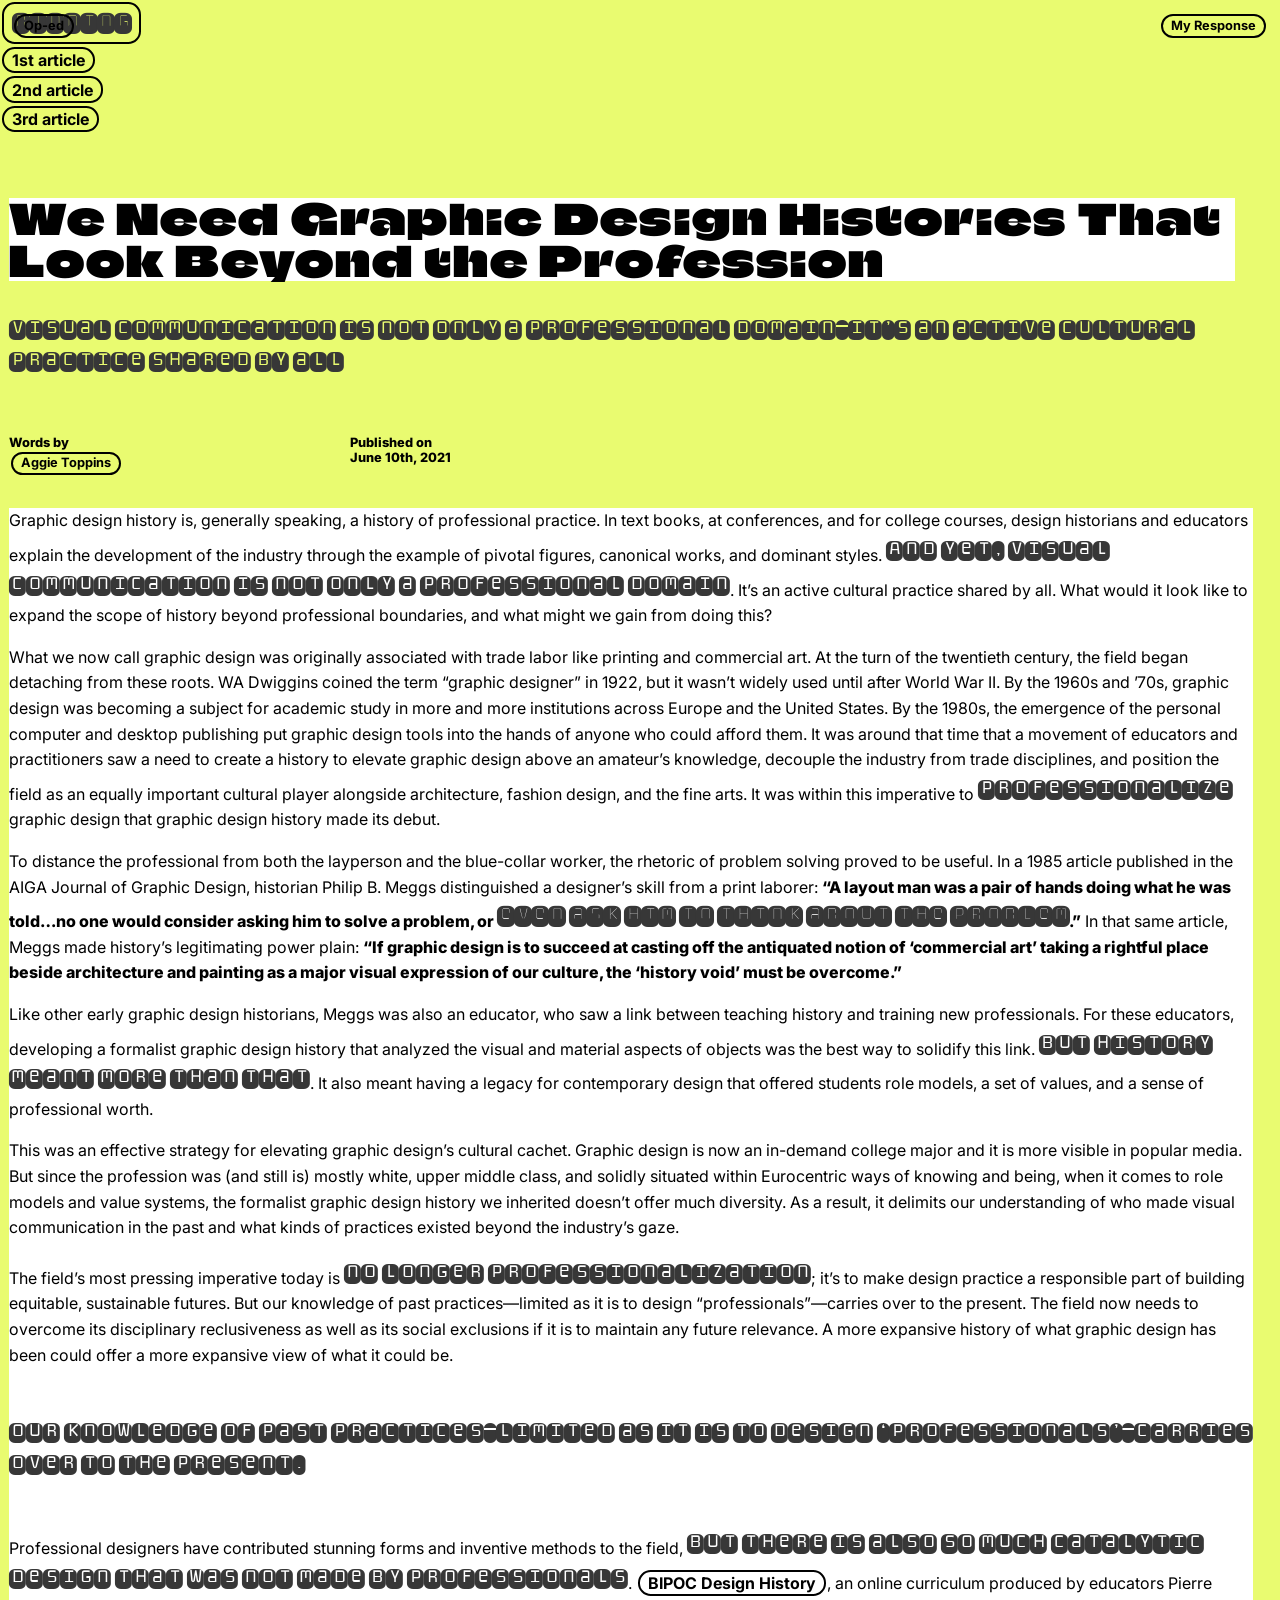
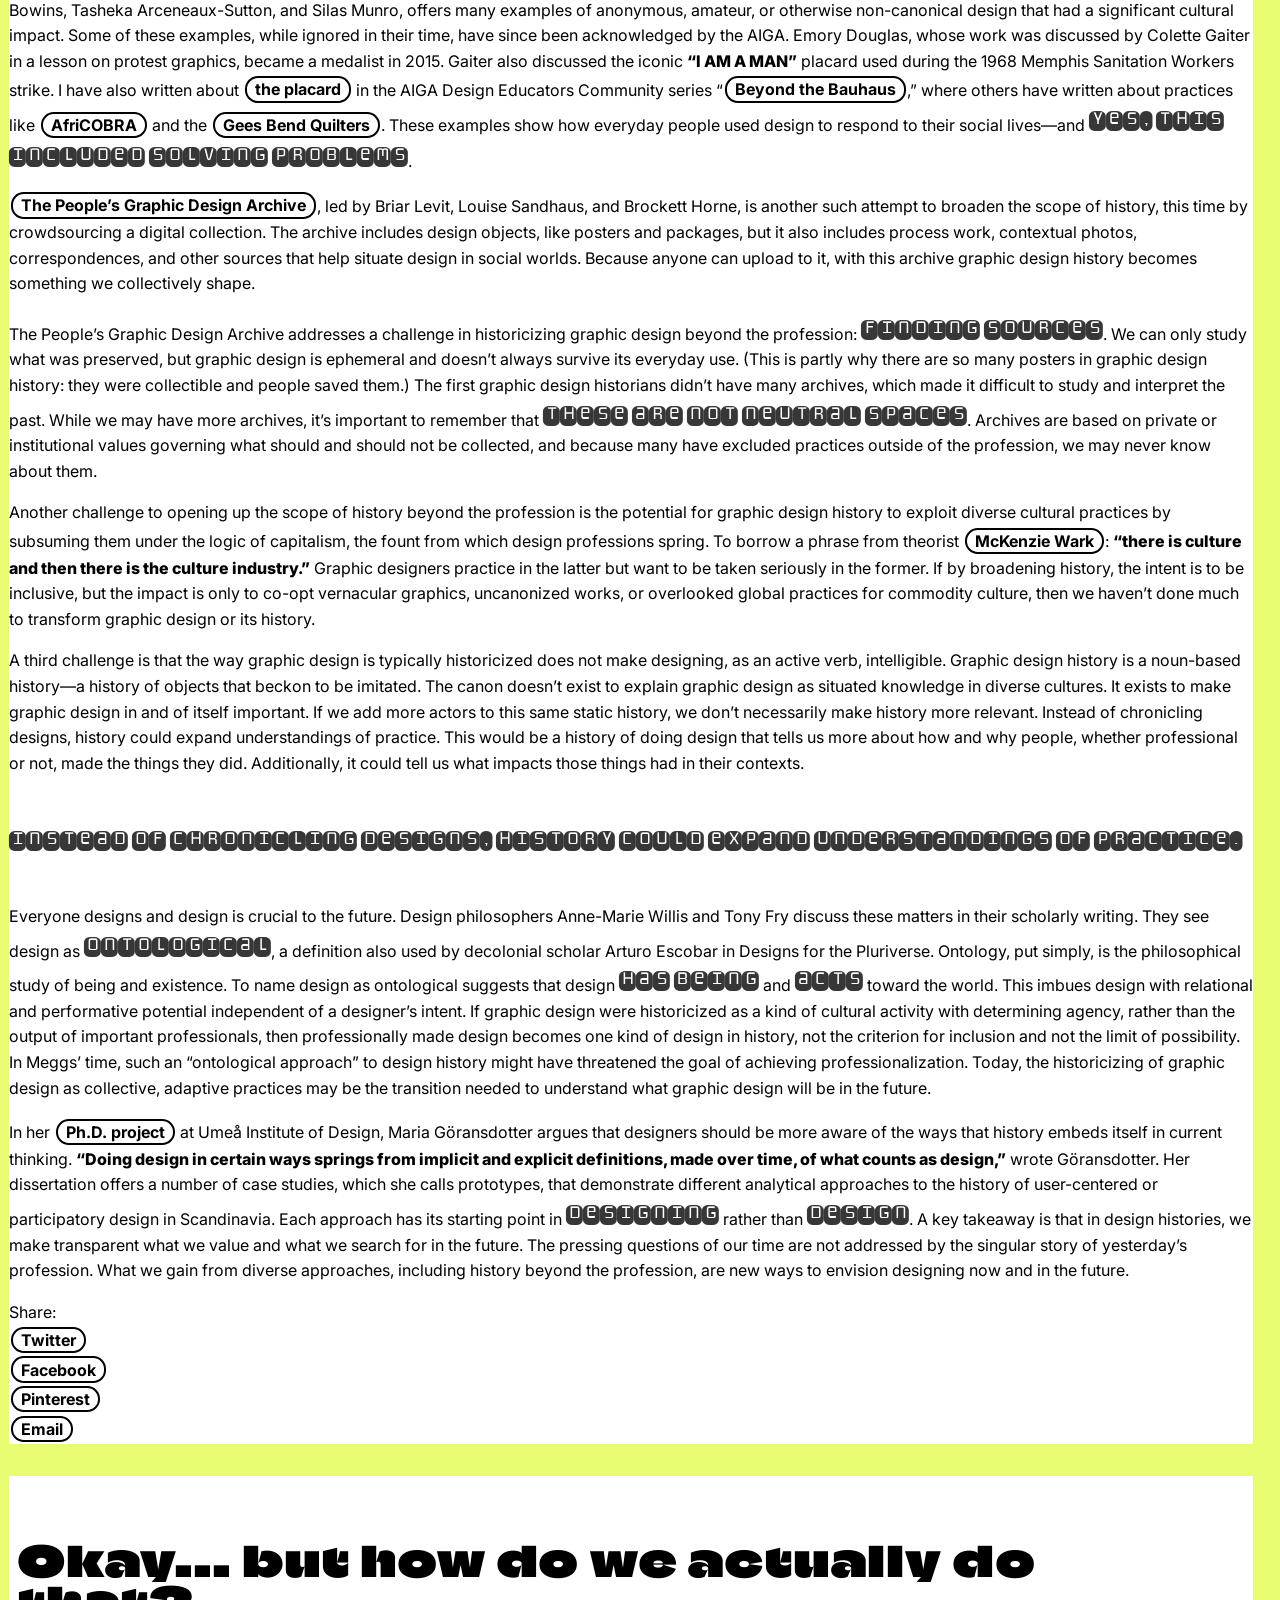
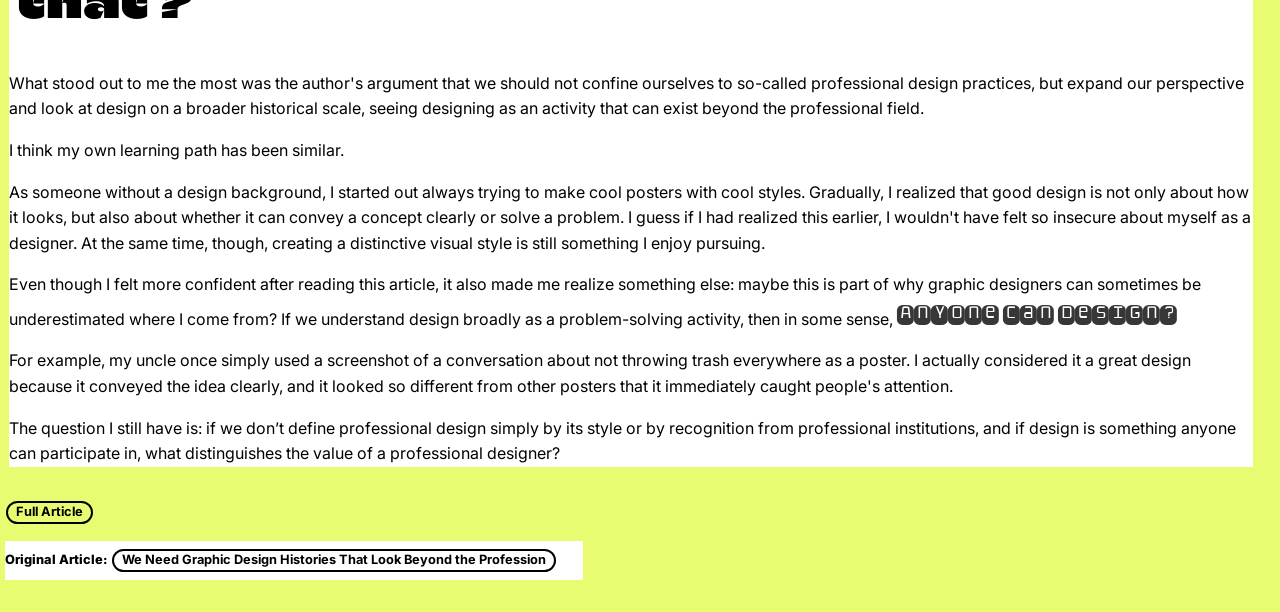
==== article-design1st/index.html @ 34075ca9 "landing page switch for article" ====
<!doctype html>
<html lang="en">
	<head>
		<title> My 1st article </title>
		<!-- <link href="../styles/reset.css" rel="stylesheet">
		<link href="../styles/common.css" rel="stylesheet">
		<link href="./style.css" rel="stylesheet"> -->

	<style>
		@import '../styles/reset.css' layer(reset);
		@import '../styles/common.css' layer(common);
		@import 'style.css' layer(page);
	</style>

		<meta name="viewport" content="width=device-width, initial-scale=1">

		<!-- Fonts I got -->
		<link rel="preconnect" href="https://fonts.googleapis.com">
		<link rel="preconnect" href="https://fonts.gstatic.com" crossorigin>
		<link href="https://fonts.googleapis.com/css2?family=Alatsi&family=Bungee&family=Bungee+Inline&family=Bungee+Shade&family=Climate+Crisis:YEAR@2014&family=Edu+AU+VIC+WA+NT+Guides:wght@400..700&family=Edu+TAS+Beginner:wght@400..700&family=Inter:ital,opsz,wght@0,14..32,100..900;1,14..32,100..900&family=Kalnia:wght@100..700&family=Molle:ital@1&family=Monofett&family=Monoton&family=Paytone+One&family=Plaster&family=Redaction+35:ital,wght@0,400;0,700;1,400&family=Rubik+Mono+One&family=Sofia&family=Tilt+Prism&family=Tilt+Warp&family=Tourney:ital,wght@0,100..900;1,100..900&family=VT323&family=WindSong:wght@400;500&display=swap" rel="stylesheet">

		<header id="reading-aiga">
			<nav>
				<ul>
					<li><a href="../"><em>Binding</em></a></li>
					<li><a class="active" href="../article-design1st/">1st article</a></li>
					<li><a href="../article-design2nd/">2nd article</a></li>
					<li><a href="../article-design3rd/">3rd article</a></li>
				</ul>
			</nav>

			<hgroup>
				<p class="op-ed"><a href="https://eyeondesign.aiga.org/category/design/op-ed/">
				Op-ed</a>
				</p>

				<h1>
					We Need Graphic Design Histories That
					Look Beyond the Profession
				</h1>

				<p class="dek">
					Visual communication is not only a professional domain—it’s an active cultural practice shared by all
				</p>

				<dl>
					<dt>Words by</dt>
					<dd>
						<a href="https://eyeondesign.aiga.org/we-need-graphic-design-histories-that-look-beyond-the-profession/">Aggie Toppins</a>
					</dd>

					<dt id="published">Published on</dt>
					<dd><time datetime="2021-06-10">June 10th, 2021</time></dd>
				</dl>
			</hgroup>

			<nav class="response_nav">
				<a href="#response">My Response</a>
			</nav>

		</header>

		<main>
			<!-- This is my reading. -->
			<article id="original">
				<p>Graphic design history is, generally speaking, a history of <mark>professional practice</mark>. In text books, at conferences, and for college courses, design historians and educators explain the development of the industry through the example of pivotal figures, canonical works, and dominant styles. <em>And yet, visual communication is not only a professional domain</em>. <strong>It’s an active cultural practice shared by all</strong>. What would it look like to expand the scope of history beyond professional boundaries, and what might we gain from doing this?</p>

				<p>What we now call graphic design was originally associated with <mark>trade labor</mark> like printing and commercial art. At the turn of the <time>twentieth century</time>, the field began detaching from these roots. WA Dwiggins coined the term <mark>“graphic designer”</mark> in <time>1922</time>, but it wasn’t widely used until after World War II. By the <time>1960s</time> and <time>’70s</time>, graphic design was becoming a subject for academic study in more and more institutions across Europe and the United States. By the <time>1980s</time>, the emergence of the personal computer and desktop publishing put graphic design tools into the hands of anyone who could afford them. It was around that time that a movement of educators and practitioners saw a need to create a history to elevate graphic design above an amateur’s knowledge, decouple the industry from trade disciplines, and position the field as an equally important cultural player alongside architecture, fashion design, and the fine arts. It was within this imperative to <em class="author_emphasis">professionalize</em> graphic design that graphic design history made its debut.</p>

				<p>To distance the professional from both the layperson and the blue-collar worker, the rhetoric of <mark>problem solving</mark> proved to be useful. In a <time>1985</time> article published in the <cite><abbr title="American Institute of Graphic Arts">AIGA</abbr> Journal of Graphic Design</cite>, historian Philip B. Meggs <mark>distinguished</mark> a designer’s skill from a print laborer: <q>A layout man was a pair of hands doing what he was told…no one would consider asking him to solve a problem, or <em>even ask him to think about the problem</em>.</q> In that same article, Meggs made history’s legitimating power plain: <q>If graphic design is to succeed at casting off the antiquated notion of ‘commercial art’ taking a rightful place beside architecture and painting as a major visual expression of our culture, <strong>the ‘history void’ must be overcome</strong>.</q></p>

				<p>Like other early graphic design historians, Meggs was also an educator, who saw <mark>a link between teaching history and training new professionals</mark>. For these educators, developing a formalist graphic design history that analyzed the visual and material aspects of objects was the best way to solidify this link. <em>But history meant more than that</em>. It also meant having a legacy for contemporary design that offered students role models, a set of values, and a sense of professional worth.</p>

				<p>This was an effective strategy for elevating graphic design’s cultural cachet. Graphic design is now an in-demand college major and it is more visible in popular media. But since the profession was (and still is) mostly white, upper middle class, and solidly situated within <mark>Eurocentric ways</mark> of knowing and being, when it comes to role models and value systems, the formalist graphic design history we inherited doesn’t offer much <mark>diversity</mark>. As a result, it delimits our understanding of who made visual communication in the past and what kinds of practices existed <mark>beyond the industry’s gaze</mark>.</p>

				<p>The field’s most pressing imperative today is <em>no longer professionalization</em>; it’s to make design practice a responsible part of building equitable, sustainable futures. But our knowledge of past practices—limited as it is to design “professionals”—carries over to the present.  The field now needs to overcome its disciplinary reclusiveness as well as its social exclusions if it is to maintain any future relevance. A more expansive history of what graphic design has been could offer a more <mark>expansive view</mark> of what it could be.</p>

				<blockquote>
					<p>Our knowledge of past practices—limited as it is to design ‘professionals’—carries over to the present.</p>
				</blockquote>

				<p>Professional designers have contributed stunning forms and inventive methods to the field, <em>but there is also so much catalytic design that was not made by professionals</em>. <a href="https://bipocdesignhistory.com/">BIPOC Design History</a>, an online curriculum produced by educators Pierre Bowins, Tasheka Arceneaux-Sutton, and Silas Munro, offers many examples of anonymous, amateur, or otherwise non-canonical design that had a significant <mark>cultural impact</mark>. Some of these examples, while ignored in their time, have since been acknowledged by the <abbr title="American Institute of Graphic Arts">AIGA</abbr>. Emory Douglas, whose work was discussed by Colette Gaiter in a lesson on protest graphics, became a medalist in <time>2015</time>. Gaiter also discussed the iconic <mark><q id="i_am_a_man">I AM A MAN</q></mark> placard used during the <time>1968</time> Memphis Sanitation Workers strike. I have also written about <a id="link_man" href="https://educators.aiga.org/beyond-the-bauhaus-i-am-a-man/">the placard</a> in the <abbr title="American Institute of Graphic Arts">AIGA</abbr> Design Educators Community series “<a href="https://educators.aiga.org/category/articles/beyond-the-bauhaus/">Beyond the Bauhaus</a>,” where others have written about practices like <a id="link_africobra" href="https://educators.aiga.org/beyond-the-bauhaus-how-a-chicago-based-art-collective-defined-their-own-aesthetic/">AfriCOBRA</a> and the <a id="link_quilters" href="https://educators.aiga.org/beyond-the-bauhaus-the-gees-bend-quilters/">Gees Bend Quilters</a>. These examples show how everyday people used design to <mark>respond to their social lives</mark>—and <em>yes, this included solving problems</em>.</p>

				<p><a id="link_pgda" href="https://peoplesgdarchive.org/">The People’s Graphic Design Archive</a>, led by Briar Levit, Louise Sandhaus, and Brockett Horne, is another such attempt to broaden the scope of history, this time by crowdsourcing a digital collection. The archive includes design objects, like posters and packages, but it also includes process work, contextual photos, correspondences, and other sources that help <mark>situate design in social worlds</mark>. Because anyone can upload to it, with this archive graphic design history becomes something we <mark>collectively</mark> shape.</p>

				<p>The People’s Graphic Design Archive addresses a challenge in historicizing graphic design beyond the profession: <em>finding sources</em>. <mark>We can only study what was preserved</mark>, but graphic design is ephemeral and doesn’t always survive its everyday use. (This is partly why there are so many posters in graphic design history: they were collectible and people saved them.) The first graphic design historians didn’t have many archives, which made it difficult to study and interpret the past. While we may have more archives, it’s important to remember that <em>these are not neutral spaces</em>. Archives are based on private or institutional values governing what should and should not be collected, and because many have <mark>excluded practices</mark> outside of the profession, we may never know about them.</p>

				<p>Another challenge to opening up the scope of history beyond the profession is the potential for graphic design history to <mark>exploit diverse cultural practices by subsuming them under the logic of capitalism</mark>, the fount from which design professions spring. To borrow a phrase from theorist <a href="https://www.versobooks.com/books/3627-sensoria">McKenzie Wark</a>: <q>there is culture and then there is the culture industry.</q> Graphic designers practice in the latter but want to be taken seriously in the former. If by broadening history, the intent is to be inclusive, but the impact is only to co-opt vernacular graphics, uncanonized works, or overlooked global practices for commodity culture, then we haven’t done much to transform graphic design or its history.</p>

				<p>A third challenge is that the way graphic design is typically historicized does not make designing, as an active verb, intelligible. Graphic design history is a <mark>noun-based history</mark>—a history of objects that beckon to be imitated. The canon doesn’t exist to explain graphic design as situated knowledge in diverse cultures. It exists to make graphic design in and of itself important. If we add more actors to this same static history, we don’t necessarily make history more relevant. Instead of chronicling designs, <mark>history could expand understandings of practice</mark>. This would be a history of doing design that tells us more about how and why people, whether professional or not, made the things they did. Additionally, it could tell us what impacts those things had in their contexts.</p>

				<blockquote>
					<p>Instead of chronicling designs, history could expand understandings of practice.</p>
				</blockquote>

				<p><strong>Everyone designs and design is crucial to the future</strong>. Design philosophers Anne-Marie Willis and Tony Fry discuss these matters in their scholarly writing. They see design as <em class="author_emphasis">ontological</em>, a definition also used by decolonial scholar Arturo Escobar in <cite>Designs for the Pluriverse</cite>. Ontology, put simply, is the philosophical study of being and existence. To name design as ontological suggests that design <em class="author_emphasis">has being</em> and <em class="author_emphasis">acts</em> toward the world. This imbues design with relational and performative potential independent of a designer’s intent. If graphic design were historicized as <mark>a kind of cultural activity with determining agency</mark>, rather than the output of important professionals, then professionally made design becomes one kind of design in history, not the criterion for inclusion and not the limit of possibility. In Meggs’ time, such an “ontological approach” to design history might have threatened the goal of achieving professionalization. Today, the historicizing of graphic design as <mark>collective, adaptive practices</mark> may be the transition needed to understand what graphic design will be in the future.</p>

				<p>In her <a href="https://umu.diva-portal.org/smash/record.jsf?pid=diva2%3A1459618&dswid=-2294">Ph.D. project</a> at Umeå Institute of Design, Maria Göransdotter argues that designers should be more aware of the ways that <mark>history</mark> embeds itself in current thinking. <q>Doing design in certain ways springs from implicit and explicit definitions, made over time, of what counts as design,</q> wrote Göransdotter. Her dissertation offers a number of case studies, which she calls prototypes, that demonstrate different analytical approaches to the history of user-centered or participatory design in Scandinavia. Each approach has its starting point in <em>designing</em> rather than <em class="author_emphasis">design</em>. A key takeaway is that in design histories, <mark>we make transparent what we value and what we search for in the future</mark>. The pressing questions of our time are not addressed by the singular story of yesterday’s profession. What we gain from diverse approaches, including history beyond the profession, are new ways to envision designing now and in the future.</p>

				<nav id="share_link">
				<p>Share:</p>
					<ul>
						<li>
						<a href="https://x.com/i/jf/onboarding/web?redirect_after_login=%2Fintent%2Ftweet%3Ftext%3DWe%2Bneed%2Bgraphic%2Bdesign%2Bhistories%2Bthat%2Blook%2Bbeyond%2Bthe%2Bprofession%26url%3D%2FSar9f%26via%3Daigaeyeondesign&mode=login">Twitter</a>
						</li>

						<li>
						<a href="https://www.facebook.com/AIGAdesign">Facebook</a>
						</li>

						<li><a href="https://www.pinterest.com/pin/create/button/?url=/Sar9f&description=We+need+graphic+design+histories+that+look+beyond+the+profession">Pinterest</a>
						</li>

						<li><a href="mailto:general@aiga.org">Email</a>
						</li>
					</ul>
				</nav>

			</article>

			<!-- This is my response. -->
			<article id="response">
				<header>
					<h2>Okay... but how do we actually do that?</h2>
				</header>

				<p>What stood out to me the most was the author's argument that we should not confine ourselves to so-called professional design practices, <mark>but expand our perspective and look at design on a broader historical scale</mark>, seeing designing as an activity that can exist beyond the professional field.</p>

				<p>I think my own learning path has been similar.</p>

				<p>As someone without a design background, I started out always trying to make cool posters with cool styles. Gradually, I realized that good design is not only about how it looks, but also about whether it can <mark>convey a concept clearly or solve a problem</mark>. I guess if I had realized this earlier, I wouldn't have felt so insecure about myself as a designer. At the same time, though, creating a distinctive visual style is still something I enjoy pursuing.</p>

				<p>Even though I felt more confident after reading this article, it also made me realize something else: maybe this is part of why graphic designers can sometimes be underestimated where I come from? If we understand design broadly as a problem-solving activity, then in some sense, <em>Anyone Can Design?</em></p>

				<p>For example, my uncle once simply used a screenshot of a conversation about not throwing trash everywhere as a poster. I actually considered it a great design because it conveyed the idea clearly, and it looked so different from other posters that it immediately caught people's attention.</p>

				<p>The question I still have is: if we don’t define professional design simply by its style or by recognition from professional institutions, and if design is something anyone can participate in, <mark>what distinguishes the value of a professional designer?</mark></p>

			</article>
		</main>
		<footer>
			<nav class="article_nav">
						<a href="#reading-aiga">Full Article</a>
			</nav>

			<p class="link_original_article">Original Article: <a href="https://eyeondesign.aiga.org/we-need-graphic-design-histories-that-look-beyond-the-profession/">We Need Graphic Design Histories That Look Beyond the Profession</a></p>
		</footer>
	</body>
</html>
---- article-design1st/style.css ----
:root{
	--font-h1:"Climate Crisis", sans-serif;
	--font-quote:"Monofett", monospace;
	--font-pquote: "Edu AU VIC WA NT Guides", cursive;
	--font-p: "Inter", sans-serif;
	--font-size-lg: 2rem;

	--color-bg: #E9FB70;
}

body{
	background-color: #E9FB70;
}


.op-ed,
.response_nav{
	position: absolute;
	inset-block-start: clamp(0.3rem, 1vw, 3rem);

	font-weight: 600;
	font-size: calc(var(--font-size-lg)*0.4);
}

.op-ed{
	inset-inline-start: clamp(0.3rem, 1vw, 3rem);
}

.response_nav{
	inset-inline-end: clamp(0.3rem, 1vw, 3rem);
}

h1, h2{
	font-family: var(--font-h1);
	font-size:calc(var(--font-size-lg)*1.3);

	letter-spacing: 0.05em;

	line-height:1;

	display: flex;
	justify-content: flex-start;
	align-items: start;
	text-align: start;

	margin-inline-start:clamp(0.2rem, 1vh,3rem);
	margin-inline-end:clamp(1rem, 5vh,10rem);

	margin-block-start: calc(var(--font-size-lg)*2) ;
	margin-block-end: var(--font-size-lg) ;
}

h1{
	background-color: white;
}

.dek{
	display: flex;
	justify-content: flex-start;
	text-align: start;
	min-height:10vh;

	margin-inline-start:clamp(0.2rem, 1vh,3rem);
	margin-inline-end:clamp(1rem, 5vh,10rem);
}

p, nav, dl{
	font-family: var(--font-p) ;
}

.dek, blockquote p, em{
	font-family: var(--font-quote);
	font-size: calc(var(--font-size-lg)*0.9);
	line-height: 1.1;

	margin-block:var(--font-size-lg);

	color:rgb(55, 55, 55);
}

q{
	font-family: var(--font-p);
	font-weight: 800;
}

dl{
	display: grid;
	grid-template-columns:max-content 0.2fr max-content;
	column-gap: 1rem;

	margin-inline-start:clamp(0.2rem, 1vh,3rem);
	margin-inline-end:clamp(1rem, 5vh,10rem);

	margin-block:1rem;

	font-size: calc(var(--font-size-lg)*0.4);
	font-weight: 800;
}

dl > :nth-child(1){ grid-column: 1; grid-row: 1; }
dl > :nth-child(2){ grid-column: 1; grid-row: 2; }
dl > :nth-child(3){ grid-column: 3; grid-row: 1; }
dl > :nth-child(4){ grid-column: 3; grid-row: 2; }

dd{
	margin-block-end: 1rem;
}

article{
	display: flex;
	flex-direction:column;
	gap:1rem;
	line-height: calc(var(--font-size-lg)*0.8);

	margin-inline-start:clamp(0.2rem, 1vh,3rem);
	margin-inline-end:clamp(1rem, 3vh,10rem);

	background-color: white;
}

#original{
	margin-block-end: var(--font-size-lg);
}

a {
	border: 2px solid black;
	border-radius: 0.8rem;
	padding: 0.2rem 0.5rem;
	text-decoration: none;

	display: inline-block;
	margin-block:0.1rem;
	margin-inline:0.1rem;

	line-height: 1;

	font-weight: 700;
}


footer{
	margin-block-start: var(--font-size-lg);
	display: grid;
	justify-content: flex-start;
	text-align: start;
	margin-block-end: 2rem;
	gap: 1rem;

	margin-inline-start:clamp(0.2rem, 0.5vh,3rem);
	margin-inline-end:clamp(1rem, 3vh,10rem);

	line-height:2;

	font-size: calc(var(--font-size-lg)*0.4);
	font-weight: 800;

	& p{
		line-height:3;

		background-color: white;
		color:black;

		& a{
			border: 2px solid black;
			margin-inline-end:clamp(1rem, 3vh,10rem);
		}
	}

}
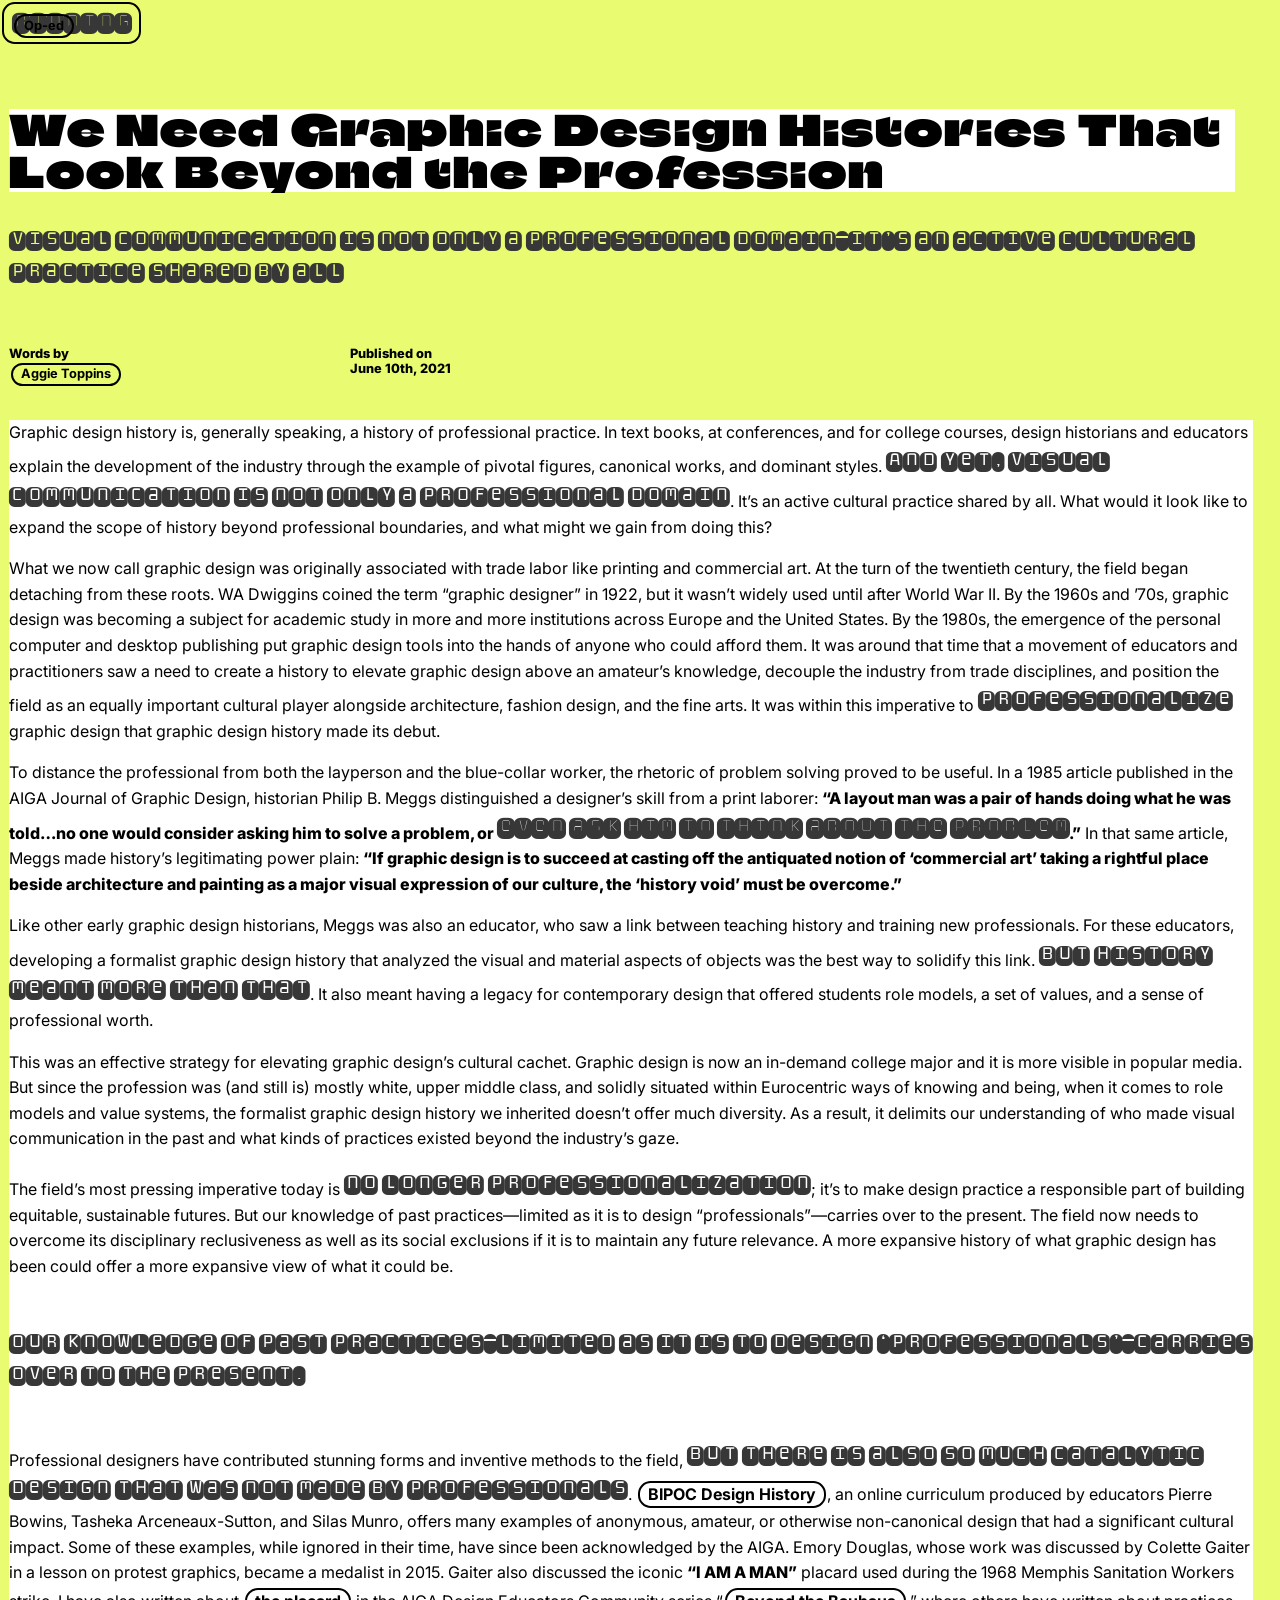
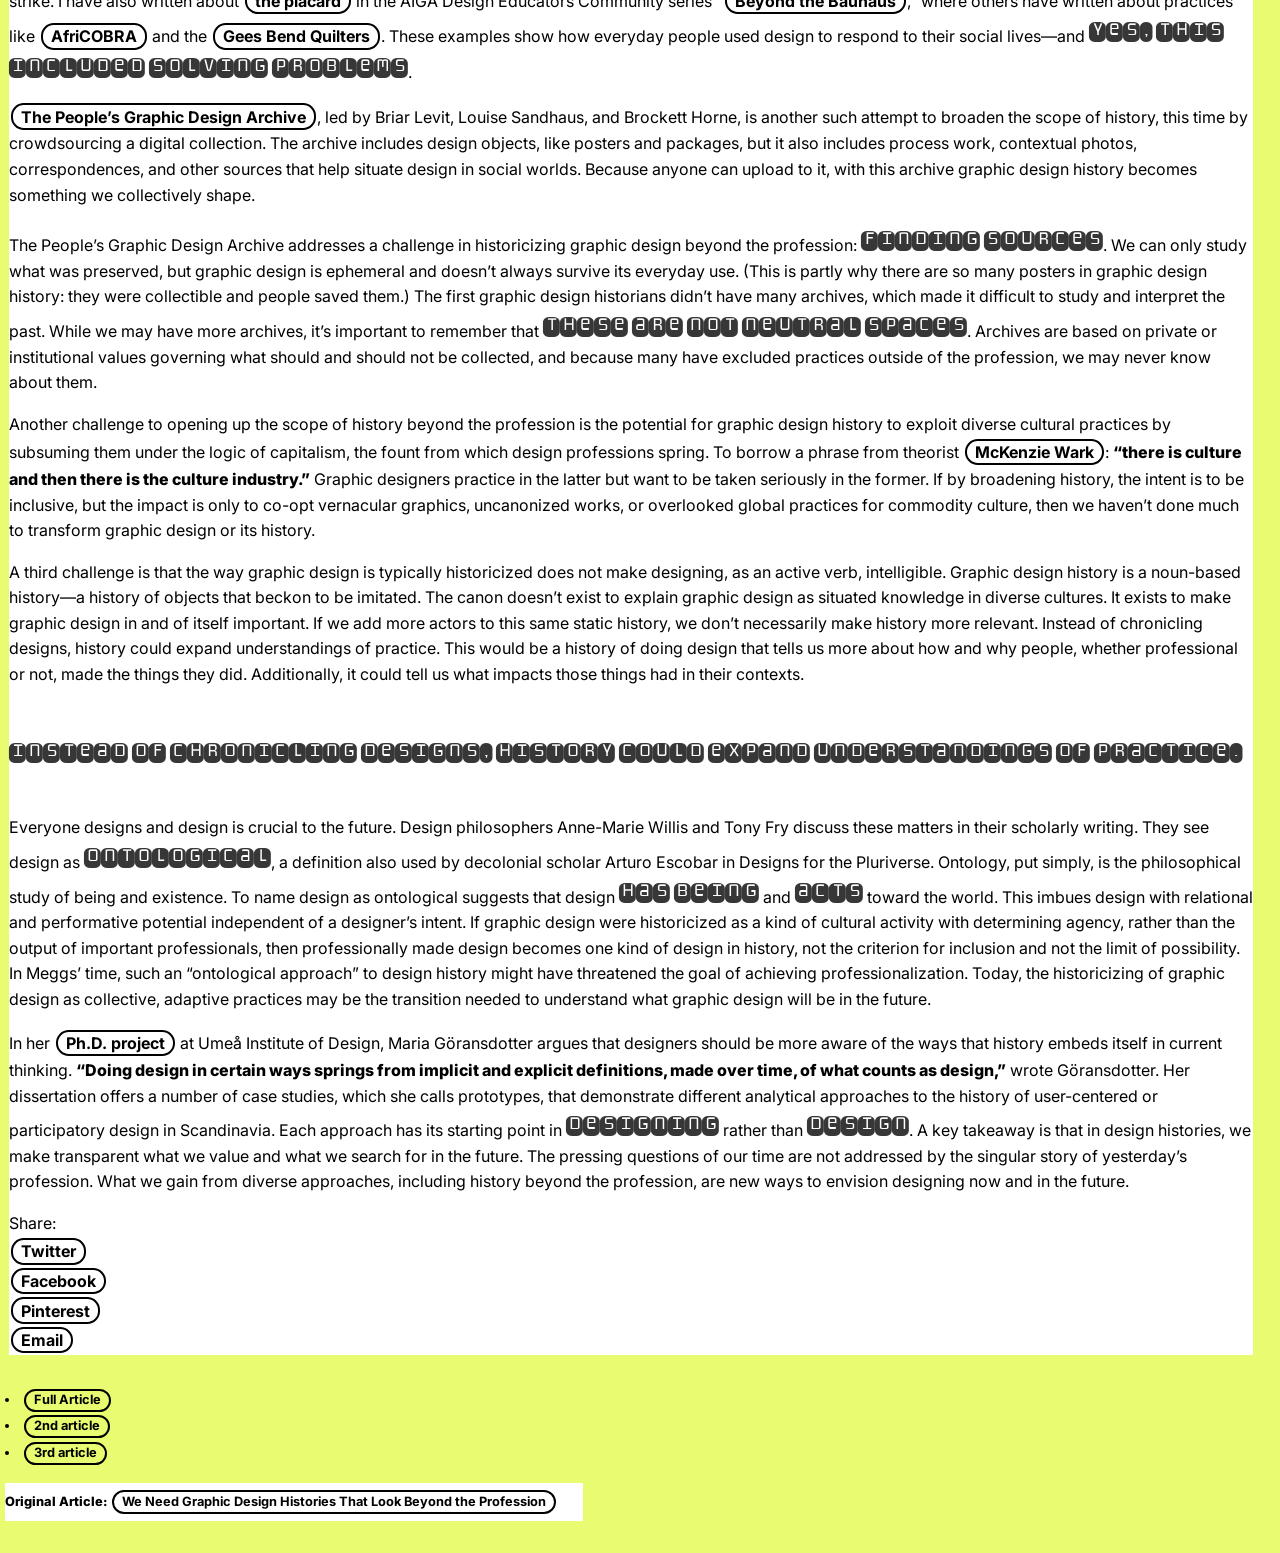
==== commit c7e948ff: "article 1 spacing" ====
--- a/article-design1st/index.html
+++ b/article-design1st/index.html
@@ -19,17 +19,15 @@
 		<link rel="preconnect" href="https://fonts.gstatic.com" crossorigin>
 		<link href="https://fonts.googleapis.com/css2?family=Alatsi&family=Bungee&family=Bungee+Inline&family=Bungee+Shade&family=Climate+Crisis:YEAR@2014&family=Edu+AU+VIC+WA+NT+Guides:wght@400..700&family=Edu+TAS+Beginner:wght@400..700&family=Inter:ital,opsz,wght@0,14..32,100..900;1,14..32,100..900&family=Kalnia:wght@100..700&family=Molle:ital@1&family=Monofett&family=Monoton&family=Paytone+One&family=Plaster&family=Redaction+35:ital,wght@0,400;0,700;1,400&family=Rubik+Mono+One&family=Sofia&family=Tilt+Prism&family=Tilt+Warp&family=Tourney:ital,wght@0,100..900;1,100..900&family=VT323&family=WindSong:wght@400;500&display=swap" rel="stylesheet">
 
-		<header id="reading-aiga">
-			<nav>
-				<ul>
-					<li><a href="../"><em>Binding</em></a></li>
-					<li><a class="active" href="../article-design1st/">1st article</a></li>
-					<li><a href="../article-design2nd/">2nd article</a></li>
-					<li><a href="../article-design3rd/">3rd article</a></li>
-				</ul>
+	  </head>
+
+	  <body>
+		<header>
+			<nav id="binding">
+				<a href="../"><em>Binding</em></a></li>
 			</nav>
 
-			<hgroup>
+			<hgroup id="reading-aiga">
 				<p class="op-ed"><a href="https://eyeondesign.aiga.org/category/design/op-ed/">
 				Op-ed</a>
 				</p>
@@ -53,10 +51,6 @@
 					<dd><time datetime="2021-06-10">June 10th, 2021</time></dd>
 				</dl>
 			</hgroup>
-
-			<nav class="response_nav">
-				<a href="#response">My Response</a>
-			</nav>
 
 		</header>
 
@@ -117,30 +111,12 @@
 				</nav>
 
 			</article>
-
-			<!-- This is my response. -->
-			<article id="response">
-				<header>
-					<h2>Okay... but how do we actually do that?</h2>
-				</header>
-
-				<p>What stood out to me the most was the author's argument that we should not confine ourselves to so-called professional design practices, <mark>but expand our perspective and look at design on a broader historical scale</mark>, seeing designing as an activity that can exist beyond the professional field.</p>
-
-				<p>I think my own learning path has been similar.</p>
-
-				<p>As someone without a design background, I started out always trying to make cool posters with cool styles. Gradually, I realized that good design is not only about how it looks, but also about whether it can <mark>convey a concept clearly or solve a problem</mark>. I guess if I had realized this earlier, I wouldn't have felt so insecure about myself as a designer. At the same time, though, creating a distinctive visual style is still something I enjoy pursuing.</p>
-
-				<p>Even though I felt more confident after reading this article, it also made me realize something else: maybe this is part of why graphic designers can sometimes be underestimated where I come from? If we understand design broadly as a problem-solving activity, then in some sense, <em>Anyone Can Design?</em></p>
-
-				<p>For example, my uncle once simply used a screenshot of a conversation about not throwing trash everywhere as a poster. I actually considered it a great design because it conveyed the idea clearly, and it looked so different from other posters that it immediately caught people's attention.</p>
-
-				<p>The question I still have is: if we don’t define professional design simply by its style or by recognition from professional institutions, and if design is something anyone can participate in, <mark>what distinguishes the value of a professional designer?</mark></p>
-
-			</article>
 		</main>
 		<footer>
 			<nav class="article_nav">
-						<a href="#reading-aiga">Full Article</a>
+					<li><a href="#reading-aiga">Full Article</a></li>
+					<li><a href="../article-design2nd/">2nd article</a></li>
+					<li><a href="../article-design3rd/">3rd article</a></li>
 			</nav>
 
 			<p class="link_original_article">Original Article: <a href="https://eyeondesign.aiga.org/we-need-graphic-design-histories-that-look-beyond-the-profession/">We Need Graphic Design Histories That Look Beyond the Profession</a></p>
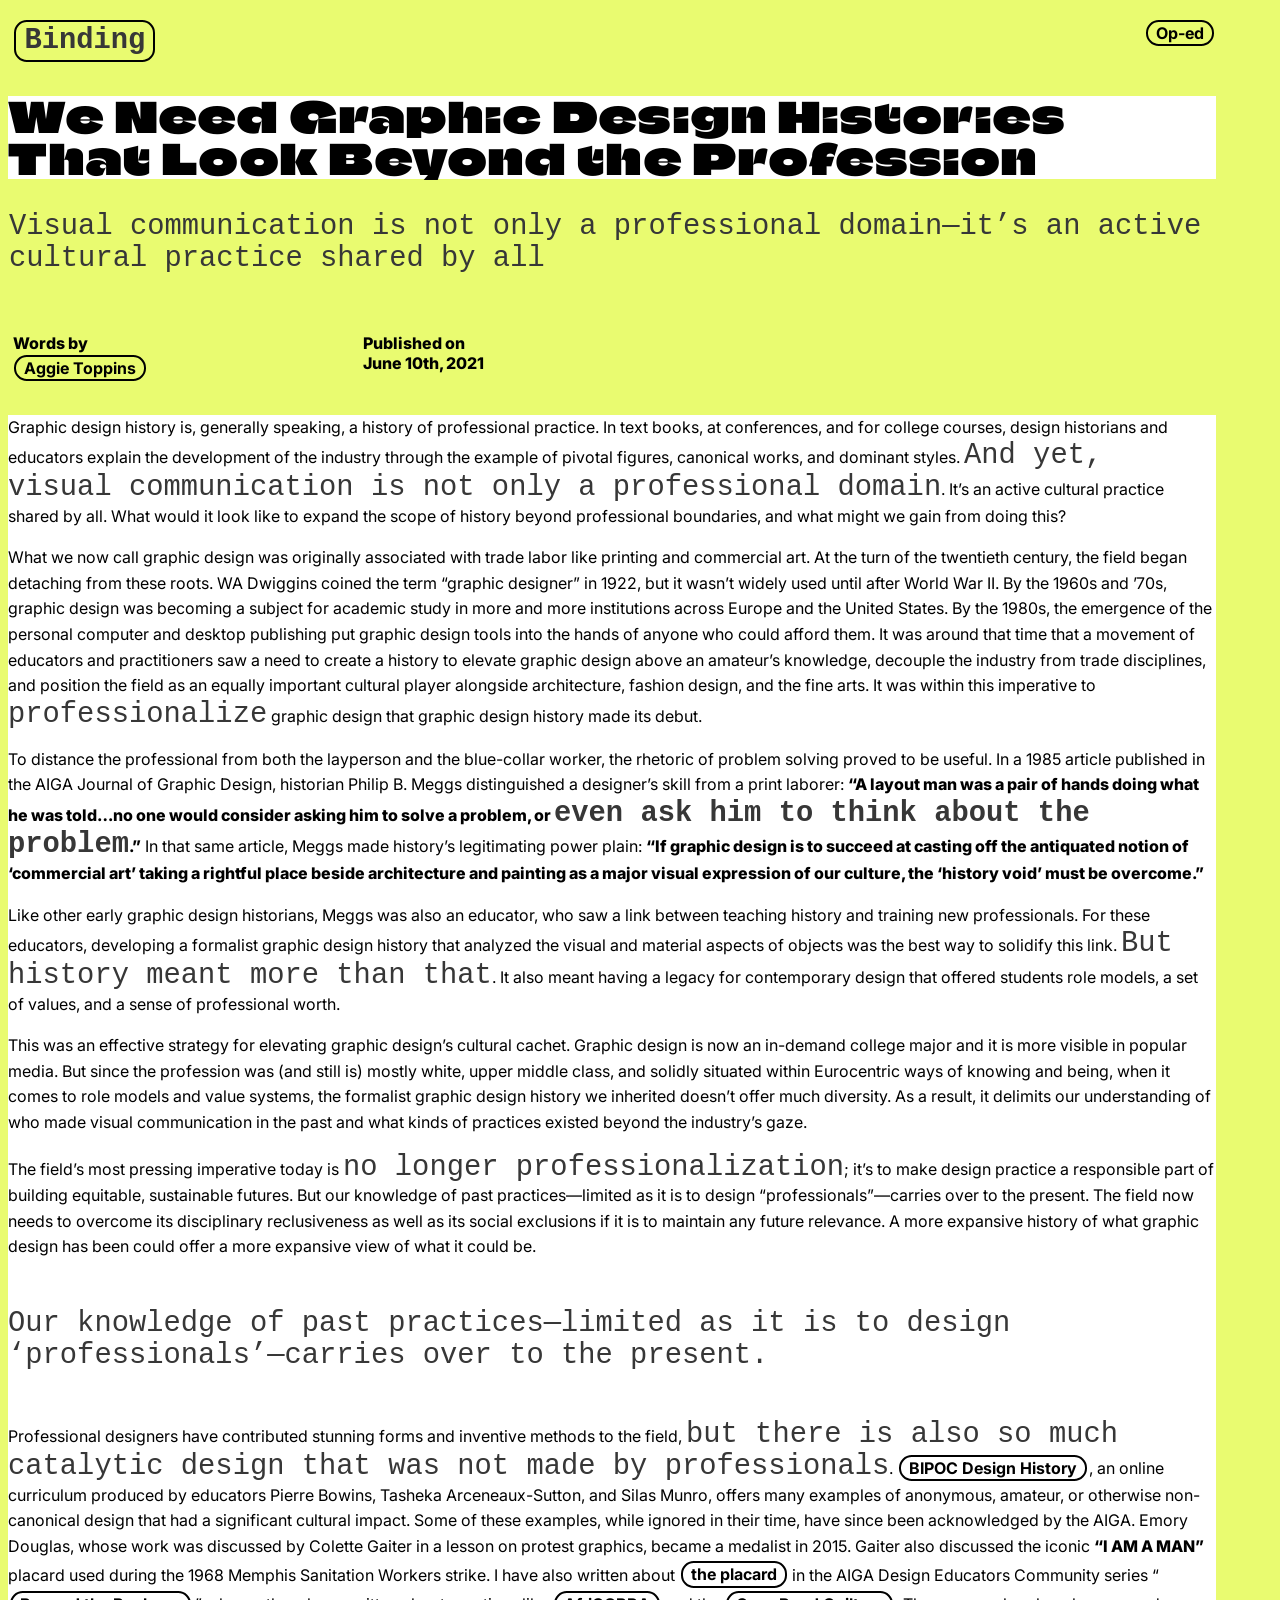
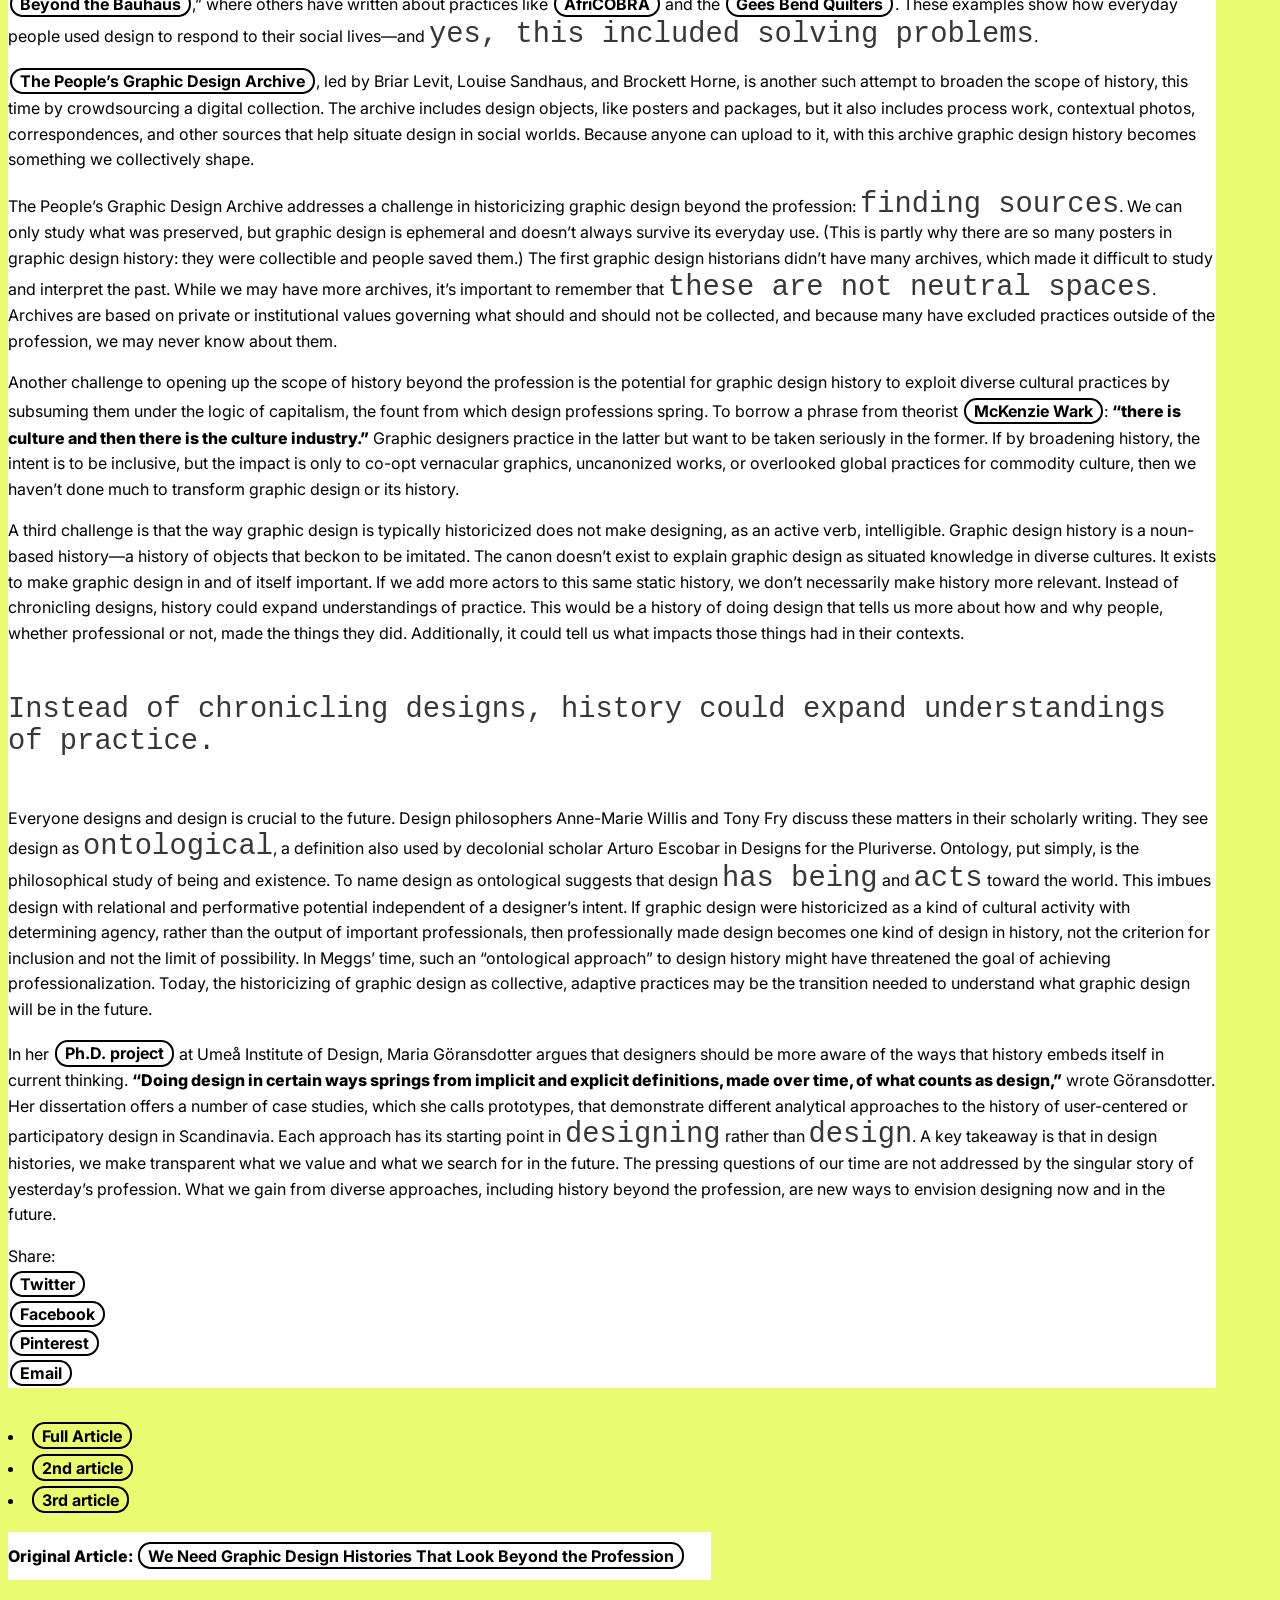
==== commit d50accaa: "fonts for article 1" ====
--- a/article-design1st/index.html
+++ b/article-design1st/index.html
@@ -17,7 +17,7 @@
 		<!-- Fonts I got -->
 		<link rel="preconnect" href="https://fonts.googleapis.com">
 		<link rel="preconnect" href="https://fonts.gstatic.com" crossorigin>
-		<link href="https://fonts.googleapis.com/css2?family=Alatsi&family=Bungee&family=Bungee+Inline&family=Bungee+Shade&family=Climate+Crisis:YEAR@2014&family=Edu+AU+VIC+WA+NT+Guides:wght@400..700&family=Edu+TAS+Beginner:wght@400..700&family=Inter:ital,opsz,wght@0,14..32,100..900;1,14..32,100..900&family=Kalnia:wght@100..700&family=Molle:ital@1&family=Monofett&family=Monoton&family=Paytone+One&family=Plaster&family=Redaction+35:ital,wght@0,400;0,700;1,400&family=Rubik+Mono+One&family=Sofia&family=Tilt+Prism&family=Tilt+Warp&family=Tourney:ital,wght@0,100..900;1,100..900&family=VT323&family=WindSong:wght@400;500&display=swap" rel="stylesheet">
+		<link href="https://fonts.googleapis.com/css2?family=Bungee&family=Bungee+Inline&family=Bungee+Shade&family=Climate+Crisis:YEAR@2014&family=Inter:ital,opsz,wght@0,14..32,100..900;1,14..32,100..900&family=Kalnia:wght@100..700&family=Paytone+One&family=Redaction+35:ital,wght@0,400;0,700;1,400&family=Rubik+Mono+One&family=Tilt+Warp&family=Tourney:ital,wght@0,100..900;1,100..900&family=VT323&display=swap" rel="stylesheet">
 
 	  </head>
 
--- a/article-design1st/style.css
+++ b/article-design1st/style.css
@@ -14,23 +14,24 @@
 
 
 .op-ed,
-.response_nav{
+#binding{
 	position: absolute;
-	inset-block-start: clamp(0.3rem, 1vw, 3rem);
+	inset-block-start: clamp(0.3rem, 2vh, 3rem);
 
 	font-weight: 600;
-	font-size: calc(var(--font-size-lg)*0.4);
+	font-size: calc(var(--font-size-lg)*0.5);
+}
+
+#binding{
+	inset-inline-start: clamp(0.3rem, 1vw, 3rem);
 }
 
 .op-ed{
-	inset-inline-start: clamp(0.3rem, 1vw, 3rem);
+	inset-inline-end: clamp(1rem, 5vw,10rem);
+	/* margin-inline-end:clamp(1rem, 5vw, 10rem);*/
 }
 
-.response_nav{
-	inset-inline-end: clamp(0.3rem, 1vw, 3rem);
-}
-
-h1, h2{
+h1{
 	font-family: var(--font-h1);
 	font-size:calc(var(--font-size-lg)*1.3);
 
@@ -43,14 +44,11 @@
 	align-items: start;
 	text-align: start;
 
-	margin-inline-start:clamp(0.2rem, 1vh,3rem);
-	margin-inline-end:clamp(1rem, 5vh,10rem);
+	margin-inline-start: 0.5rem;
+	margin-inline-end: clamp(1rem, 5vw,10rem);
 
-	margin-block-start: calc(var(--font-size-lg)*2) ;
+	margin-block-start: calc(var(--font-size-lg)*3) ;
 	margin-block-end: var(--font-size-lg) ;
-}
-
-h1{
 	background-color: white;
 }
 
@@ -88,12 +86,12 @@
 	grid-template-columns:max-content 0.2fr max-content;
 	column-gap: 1rem;
 
-	margin-inline-start:clamp(0.2rem, 1vh,3rem);
-	margin-inline-end:clamp(1rem, 5vh,10rem);
+	margin-inline-start:clamp(0.2rem, 1vw,3rem);
+	margin-inline-end:clamp(1rem, 5vw,10rem);
 
 	margin-block:1rem;
 
-	font-size: calc(var(--font-size-lg)*0.4);
+	font-size: calc(var(--font-size-lg)*0.5);
 	font-weight: 800;
 }
 
@@ -112,8 +110,8 @@
 	gap:1rem;
 	line-height: calc(var(--font-size-lg)*0.8);
 
-	margin-inline-start:clamp(0.2rem, 1vh,3rem);
-	margin-inline-end:clamp(1rem, 3vh,10rem);
+	margin-inline-start:0.5rem;
+	margin-inline-end:clamp(1rem, 5vw,10rem);
 
 	background-color: white;
 }
@@ -146,12 +144,12 @@
 	margin-block-end: 2rem;
 	gap: 1rem;
 
-	margin-inline-start:clamp(0.2rem, 0.5vh,3rem);
+	margin-inline-start:0.5rem;
 	margin-inline-end:clamp(1rem, 3vh,10rem);
 
 	line-height:2;
 
-	font-size: calc(var(--font-size-lg)*0.4);
+	font-size: calc(var(--font-size-lg)*0.5);
 	font-weight: 800;
 
 	& p{
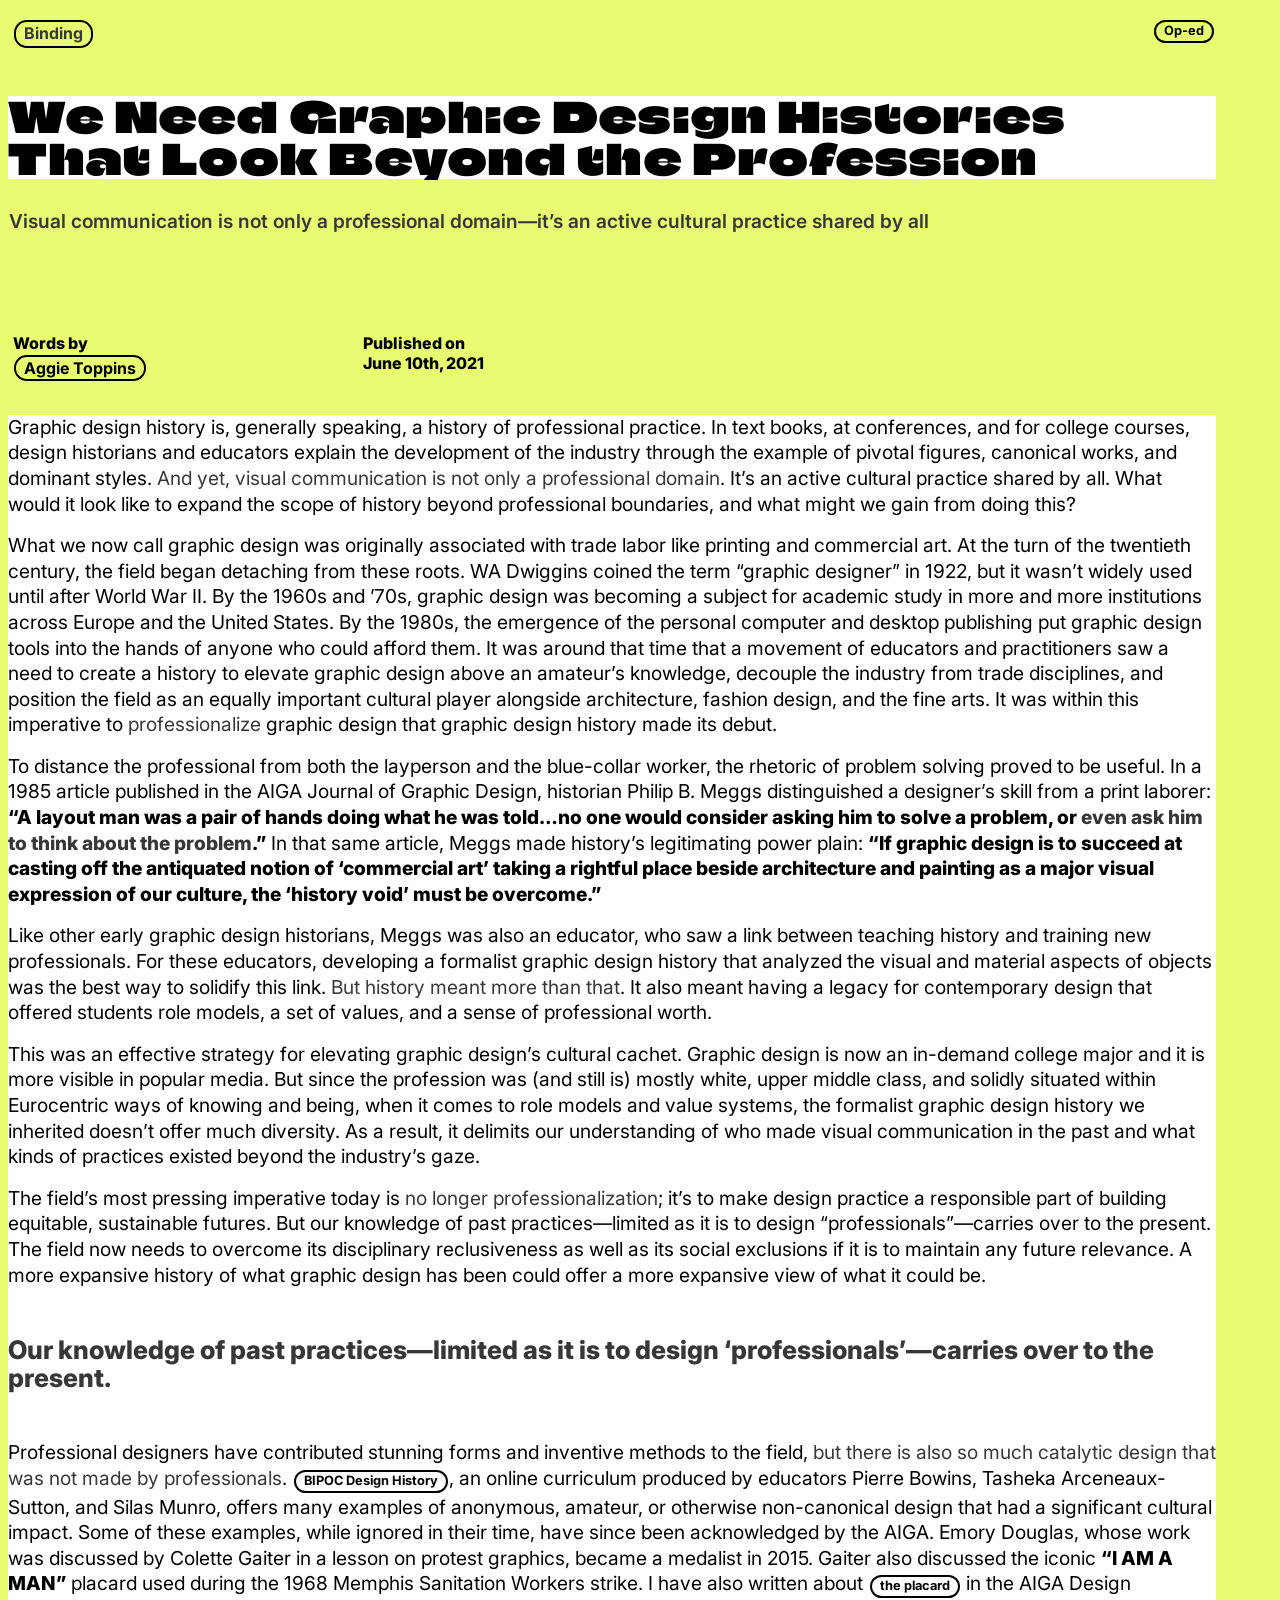
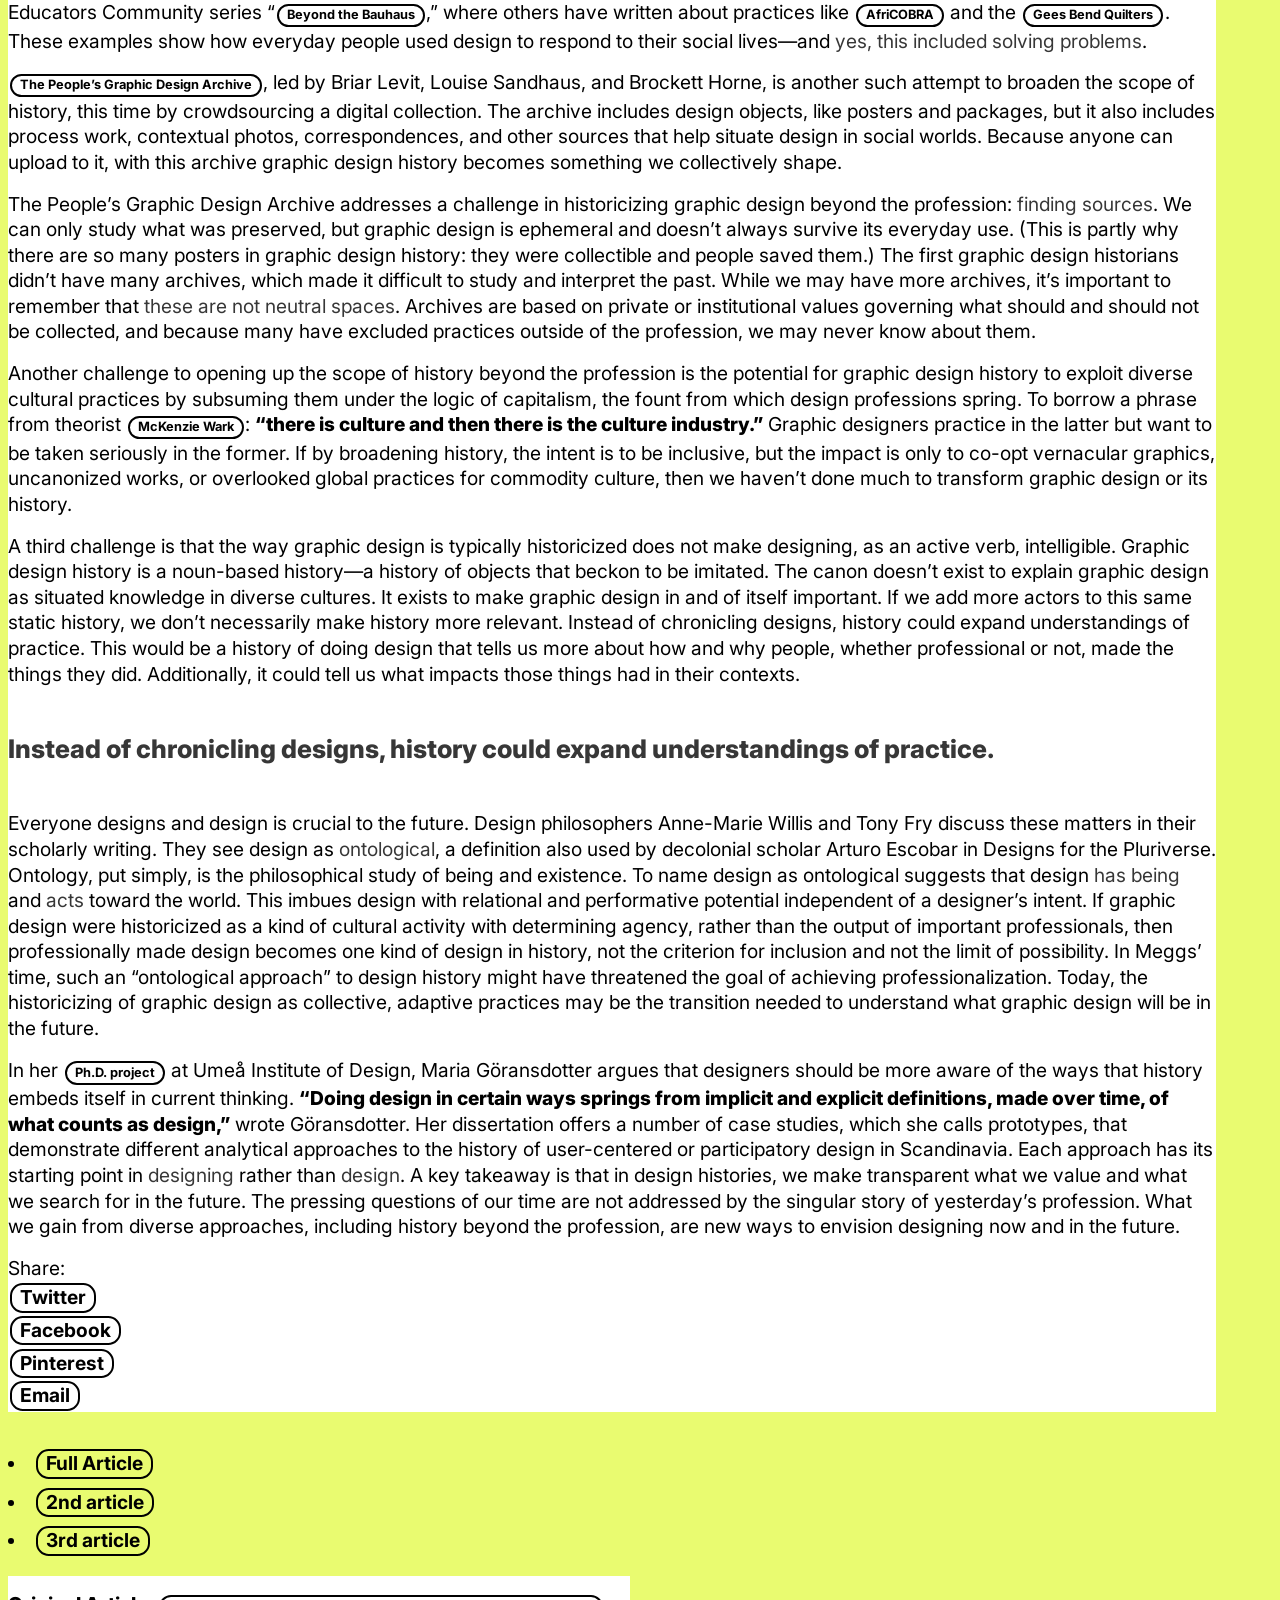
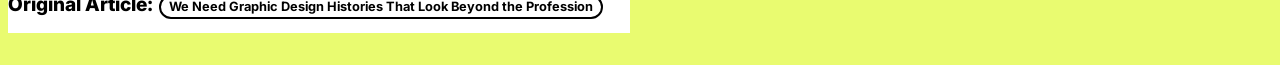
==== commit 7dac3b76: "article 1 font size" ====
--- a/article-design1st/index.html
+++ b/article-design1st/index.html
@@ -17,7 +17,7 @@
 		<!-- Fonts I got -->
 		<link rel="preconnect" href="https://fonts.googleapis.com">
 		<link rel="preconnect" href="https://fonts.gstatic.com" crossorigin>
-		<link href="https://fonts.googleapis.com/css2?family=Bungee&family=Bungee+Inline&family=Bungee+Shade&family=Climate+Crisis:YEAR@2014&family=Inter:ital,opsz,wght@0,14..32,100..900;1,14..32,100..900&family=Kalnia:wght@100..700&family=Paytone+One&family=Redaction+35:ital,wght@0,400;0,700;1,400&family=Rubik+Mono+One&family=Tilt+Warp&family=Tourney:ital,wght@0,100..900;1,100..900&family=VT323&display=swap" rel="stylesheet">
+		<link href="https://fonts.googleapis.com/css2?family=Bungee&family=Bungee+Inline&family=Bungee+Shade&family=Climate+Crisis:YEAR@2014&family=Inter:ital,opsz,wght@0,14..32,100..900;1,14..32,100..900&family=Kalnia:wght@100..700&family=Paytone+One&family=Playwrite+FR+Moderne:wght@100..400&family=Redaction+35:ital,wght@0,400;0,700;1,400&family=Rubik+Mono+One&family=Tilt+Warp&family=Tourney:ital,wght@0,100..900;1,100..900&family=VT323&display=swap" rel="stylesheet">
 
 	  </head>
 
--- a/article-design1st/style.css
+++ b/article-design1st/style.css
@@ -1,7 +1,7 @@
 :root{
 	--font-h1:"Climate Crisis", sans-serif;
-	--font-quote:"Monofett", monospace;
-	--font-pquote: "Edu AU VIC WA NT Guides", cursive;
+	--font-quote:"Inter", sans-serif;
+	--font-pquote: "Inter", sans-serif;
 	--font-p: "Inter", sans-serif;
 	--font-size-lg: 2rem;
 
@@ -64,11 +64,11 @@
 
 p, nav, dl{
 	font-family: var(--font-p) ;
+	font-size: calc(var(--font-size-lg)*0.6);
 }
 
 .dek, blockquote p, em{
 	font-family: var(--font-quote);
-	font-size: calc(var(--font-size-lg)*0.9);
 	line-height: 1.1;
 
 	margin-block:var(--font-size-lg);
@@ -76,8 +76,25 @@
 	color:rgb(55, 55, 55);
 }
 
+.dek,blockquote{
+	font-weight: 600;
+	font-size: calc(var(--font-size-lg)*0.6);
+}
+
+/* .dek{
+	color: white;
+	background-color: black;
+	box-decoration-break: clone;
+	-webkit-box-decoration-break: clone;
+} */
+
+blockquote p{
+	font-size: calc(var(--font-size-lg)*0.8);
+	font-weight: 800;
+}
+
 q{
-	font-family: var(--font-p);
+	font-family: var(--font-pquote);
 	font-weight: 800;
 }
 
@@ -135,6 +152,10 @@
 	font-weight: 700;
 }
 
+p a{
+	font-size: calc(var(--font-size-lg)*0.4);
+}
+
 
 footer{
 	margin-block-start: var(--font-size-lg);
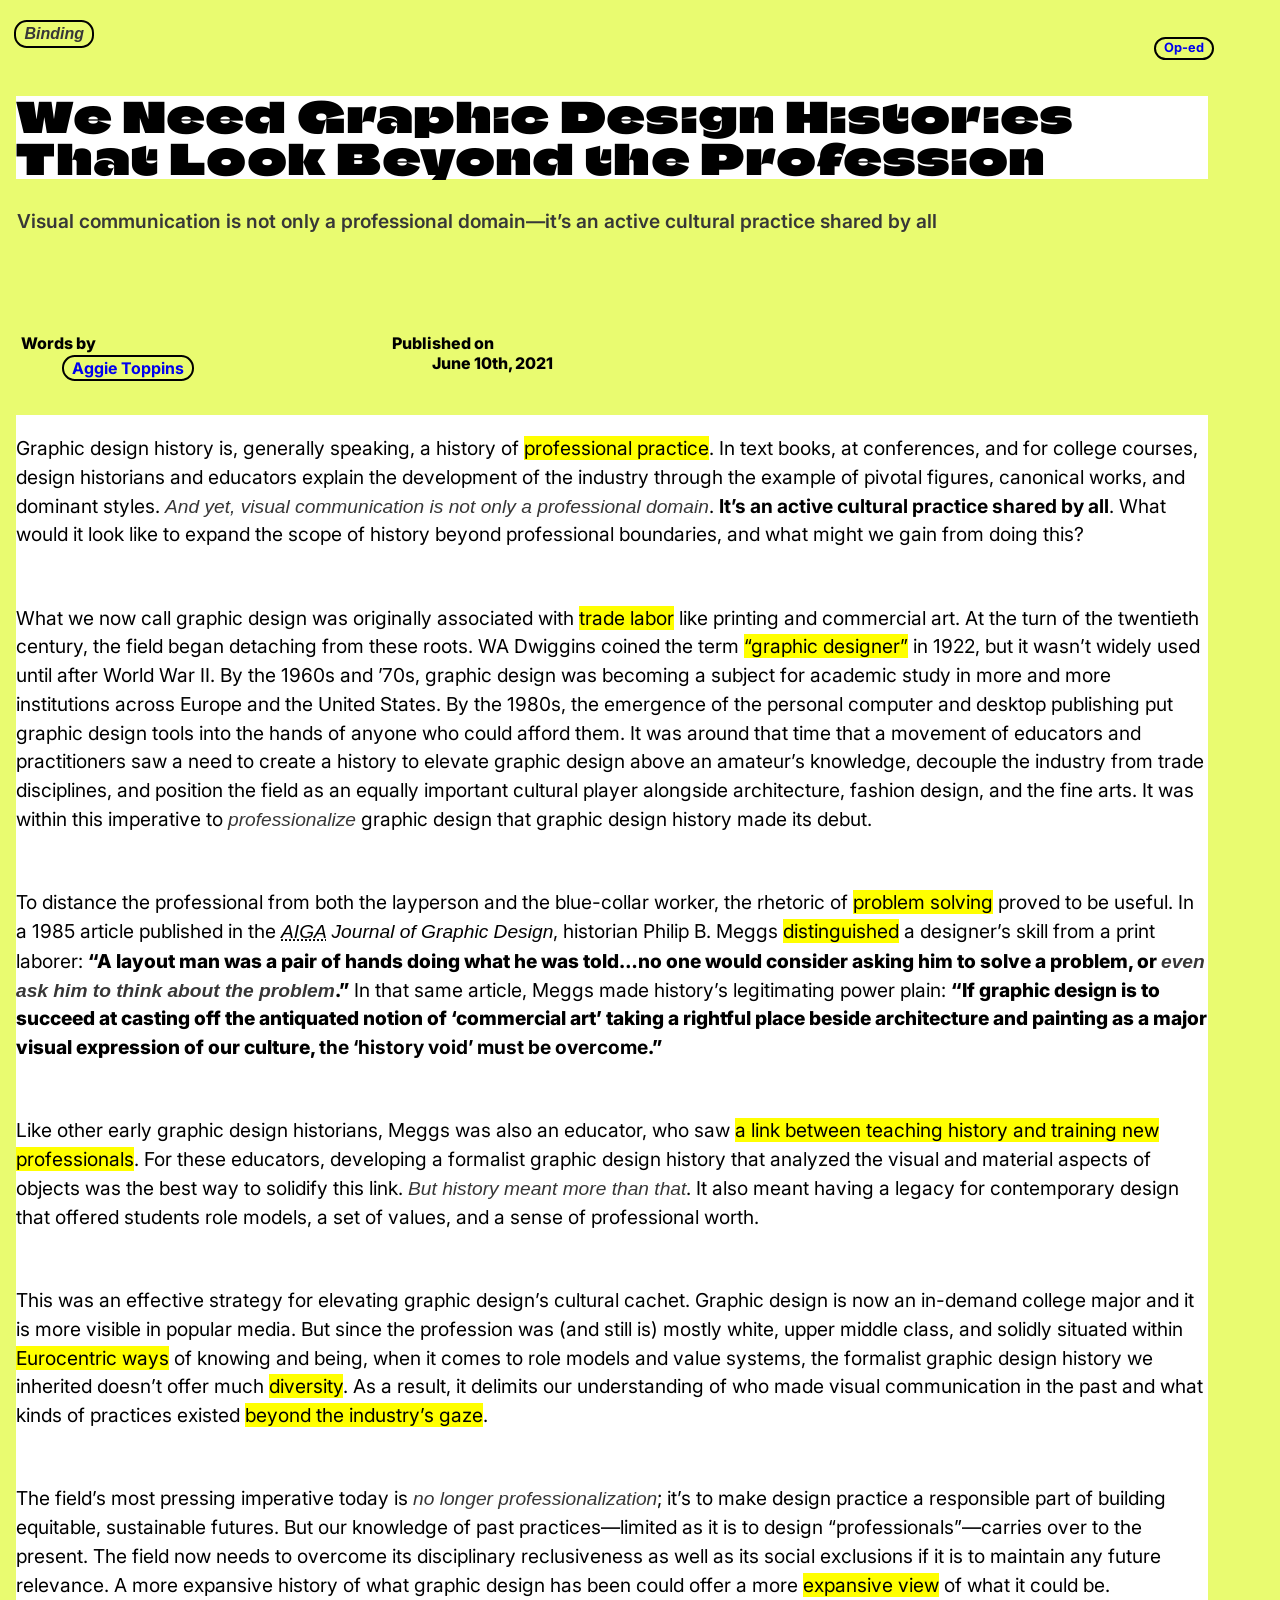
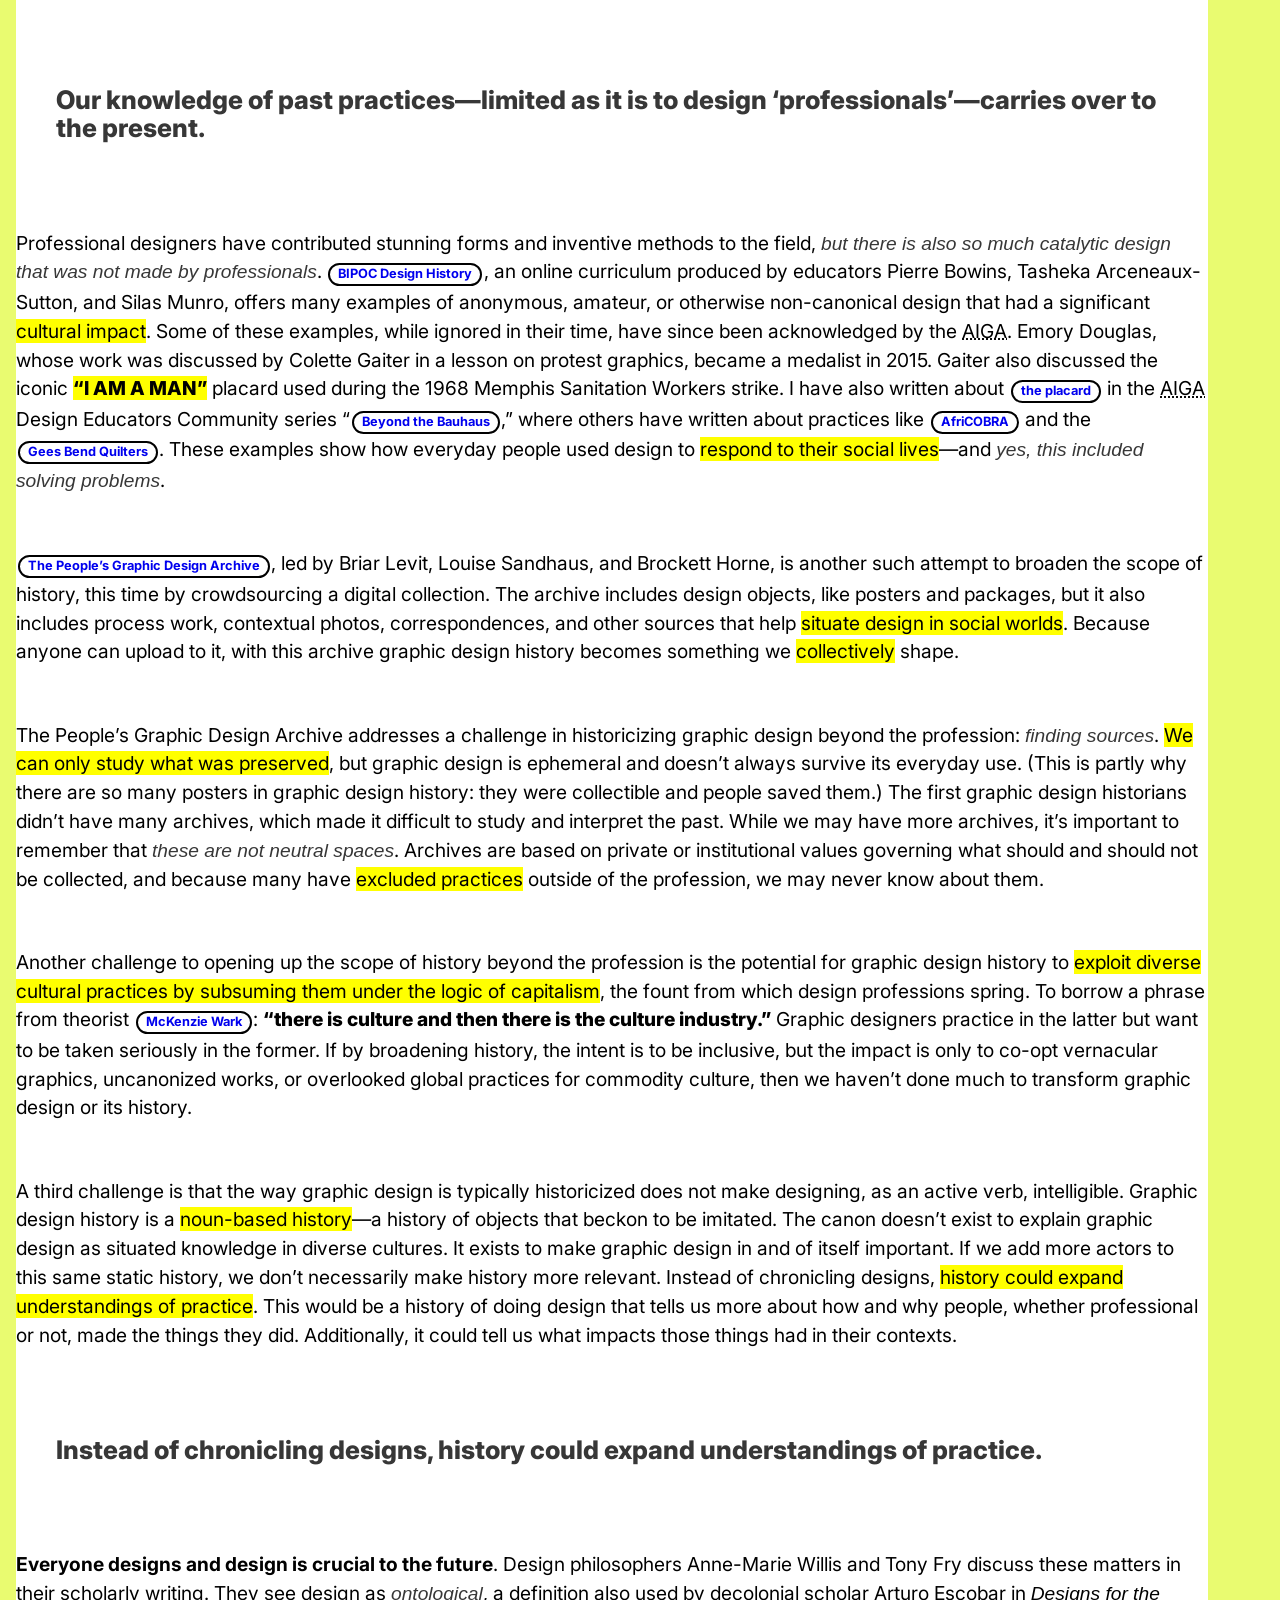
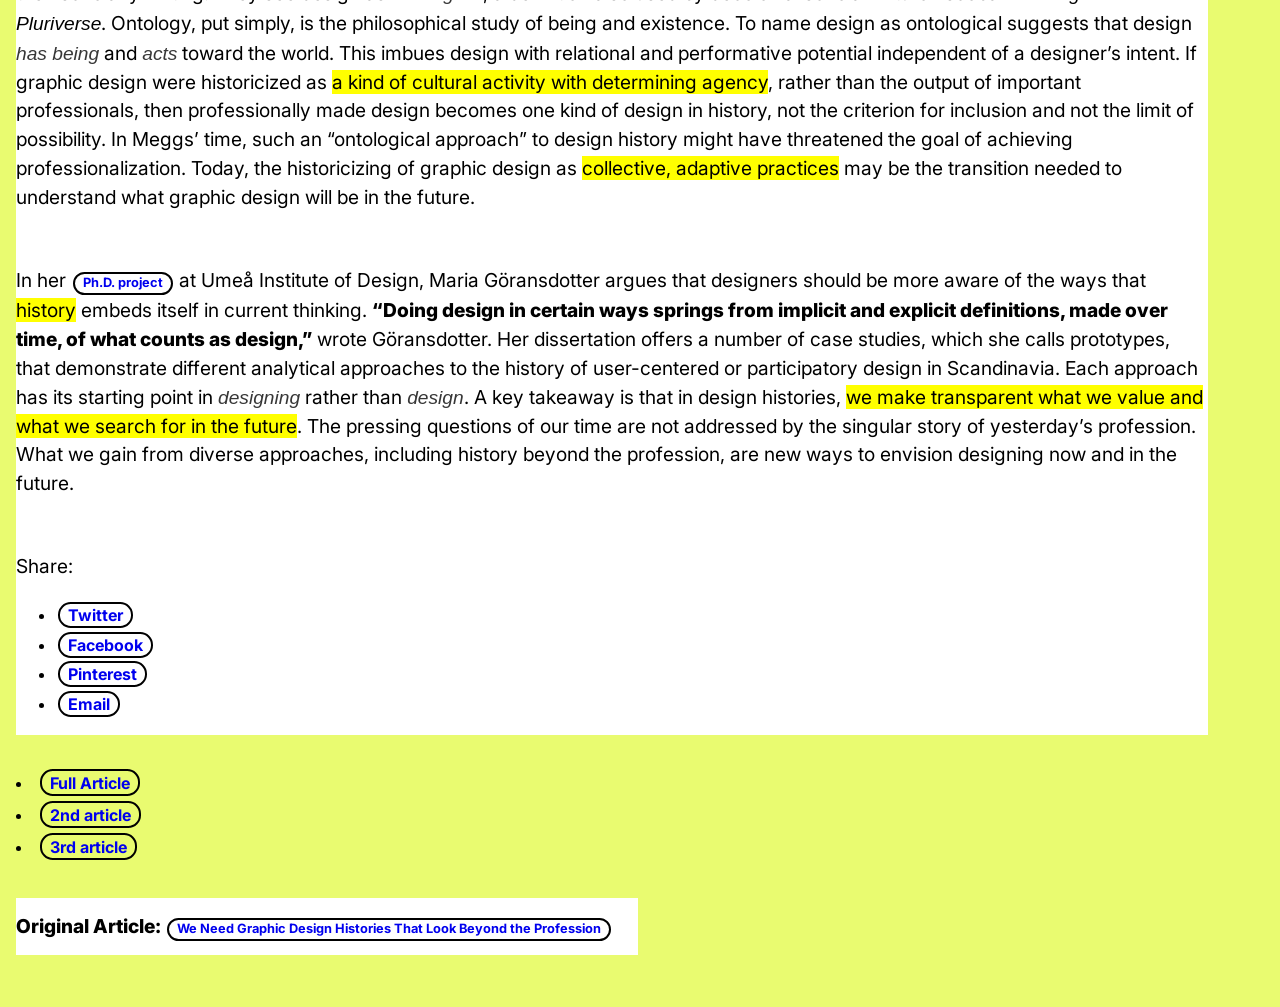
==== commit cef0401b: "change file location" ====
--- a/article-design1st/index.html
+++ b/article-design1st/index.html
@@ -7,8 +7,8 @@
 		<link href="./style.css" rel="stylesheet"> -->
 
 	<style>
-		@import '../styles/reset.css' layer(reset);
-		@import '../styles/common.css' layer(common);
+		@import 'styles/reset.css' layer(reset);
+		@import 'styles/common.css' layer(common);
 		@import 'style.css' layer(page);
 	</style>
 
--- a/article-design1st/style.css
+++ b/article-design1st/style.css
@@ -65,6 +65,10 @@
 p, nav, dl{
 	font-family: var(--font-p) ;
 	font-size: calc(var(--font-size-lg)*0.6);
+}
+
+p{
+	line-height: 1.5;
 }
 
 .dek, blockquote p, em{
@@ -156,6 +160,13 @@
 	font-size: calc(var(--font-size-lg)*0.4);
 }
 
+#share_link{
+	font-size: calc(var(--font-size-lg)*0.5);
+}
+
+.article_nav{
+	font-size: calc(var(--font-size-lg)*0.5);
+}
 
 footer{
 	margin-block-start: var(--font-size-lg);
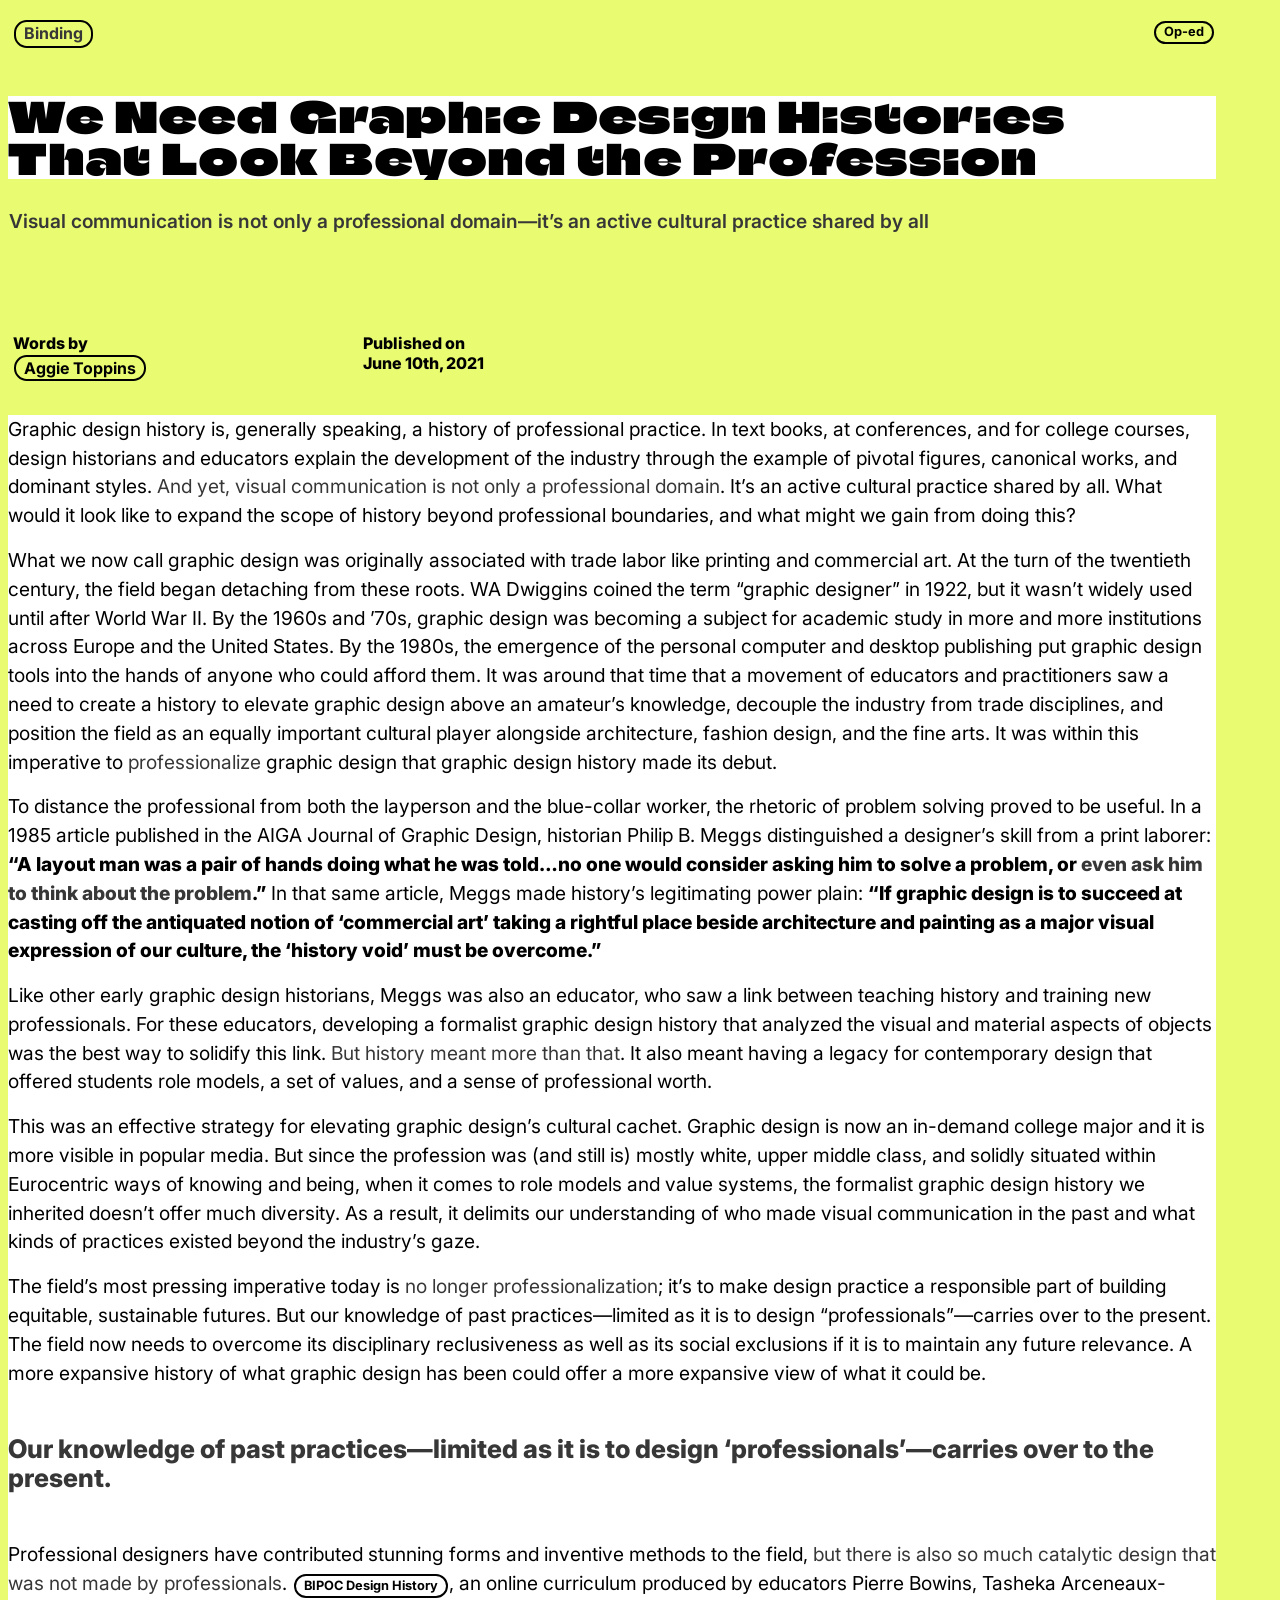
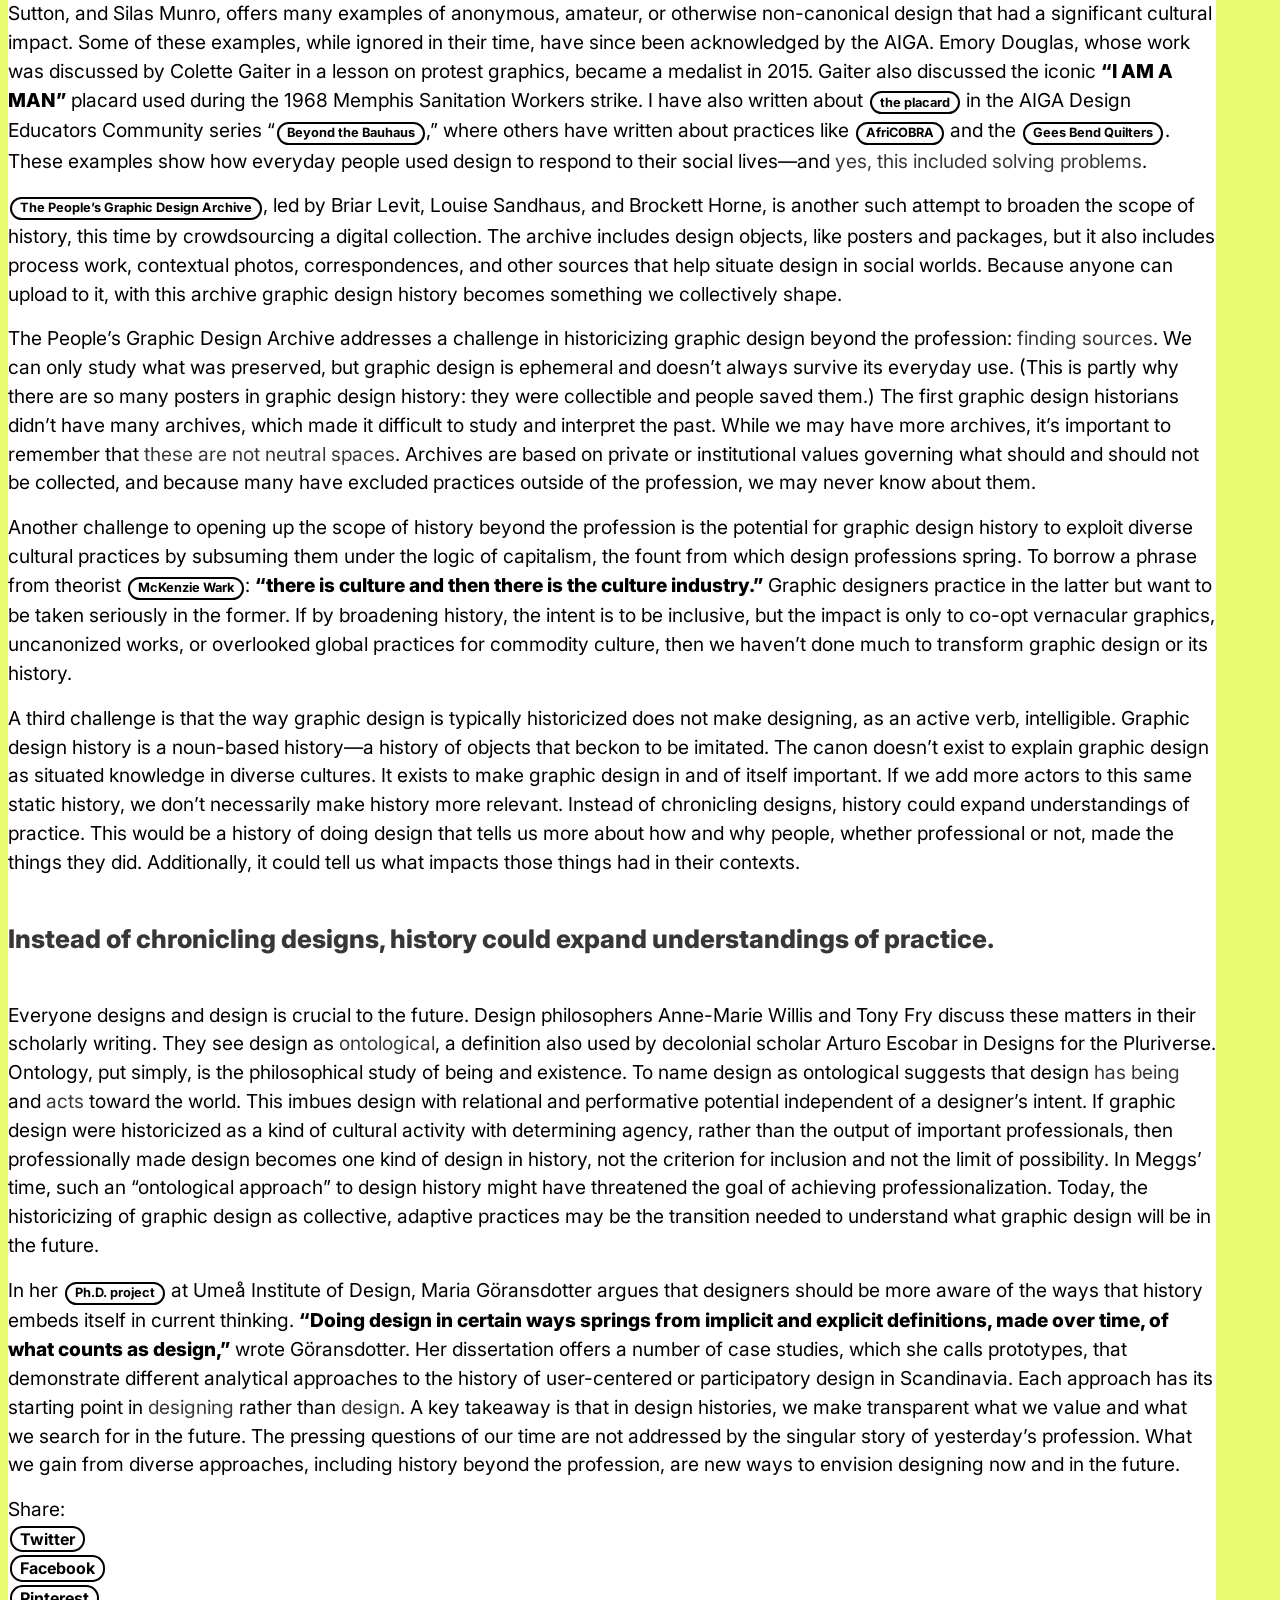
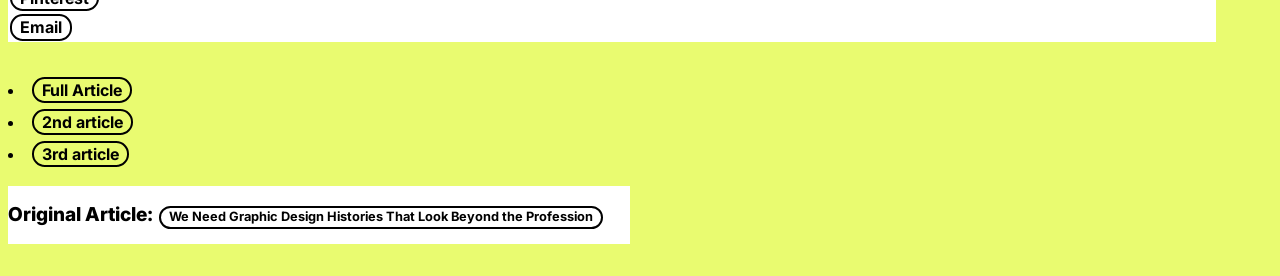
==== commit 974507c5: "checking file location" ====
--- a/article-design1st/index.html
+++ b/article-design1st/index.html
@@ -7,8 +7,8 @@
 		<link href="./style.css" rel="stylesheet"> -->
 
 	<style>
-		@import 'styles/reset.css' layer(reset);
-		@import 'styles/common.css' layer(common);
+		@import '../styles/reset.css' layer(reset);
+		@import '../styles/common.css' layer(common);
 		@import 'style.css' layer(page);
 	</style>
 
